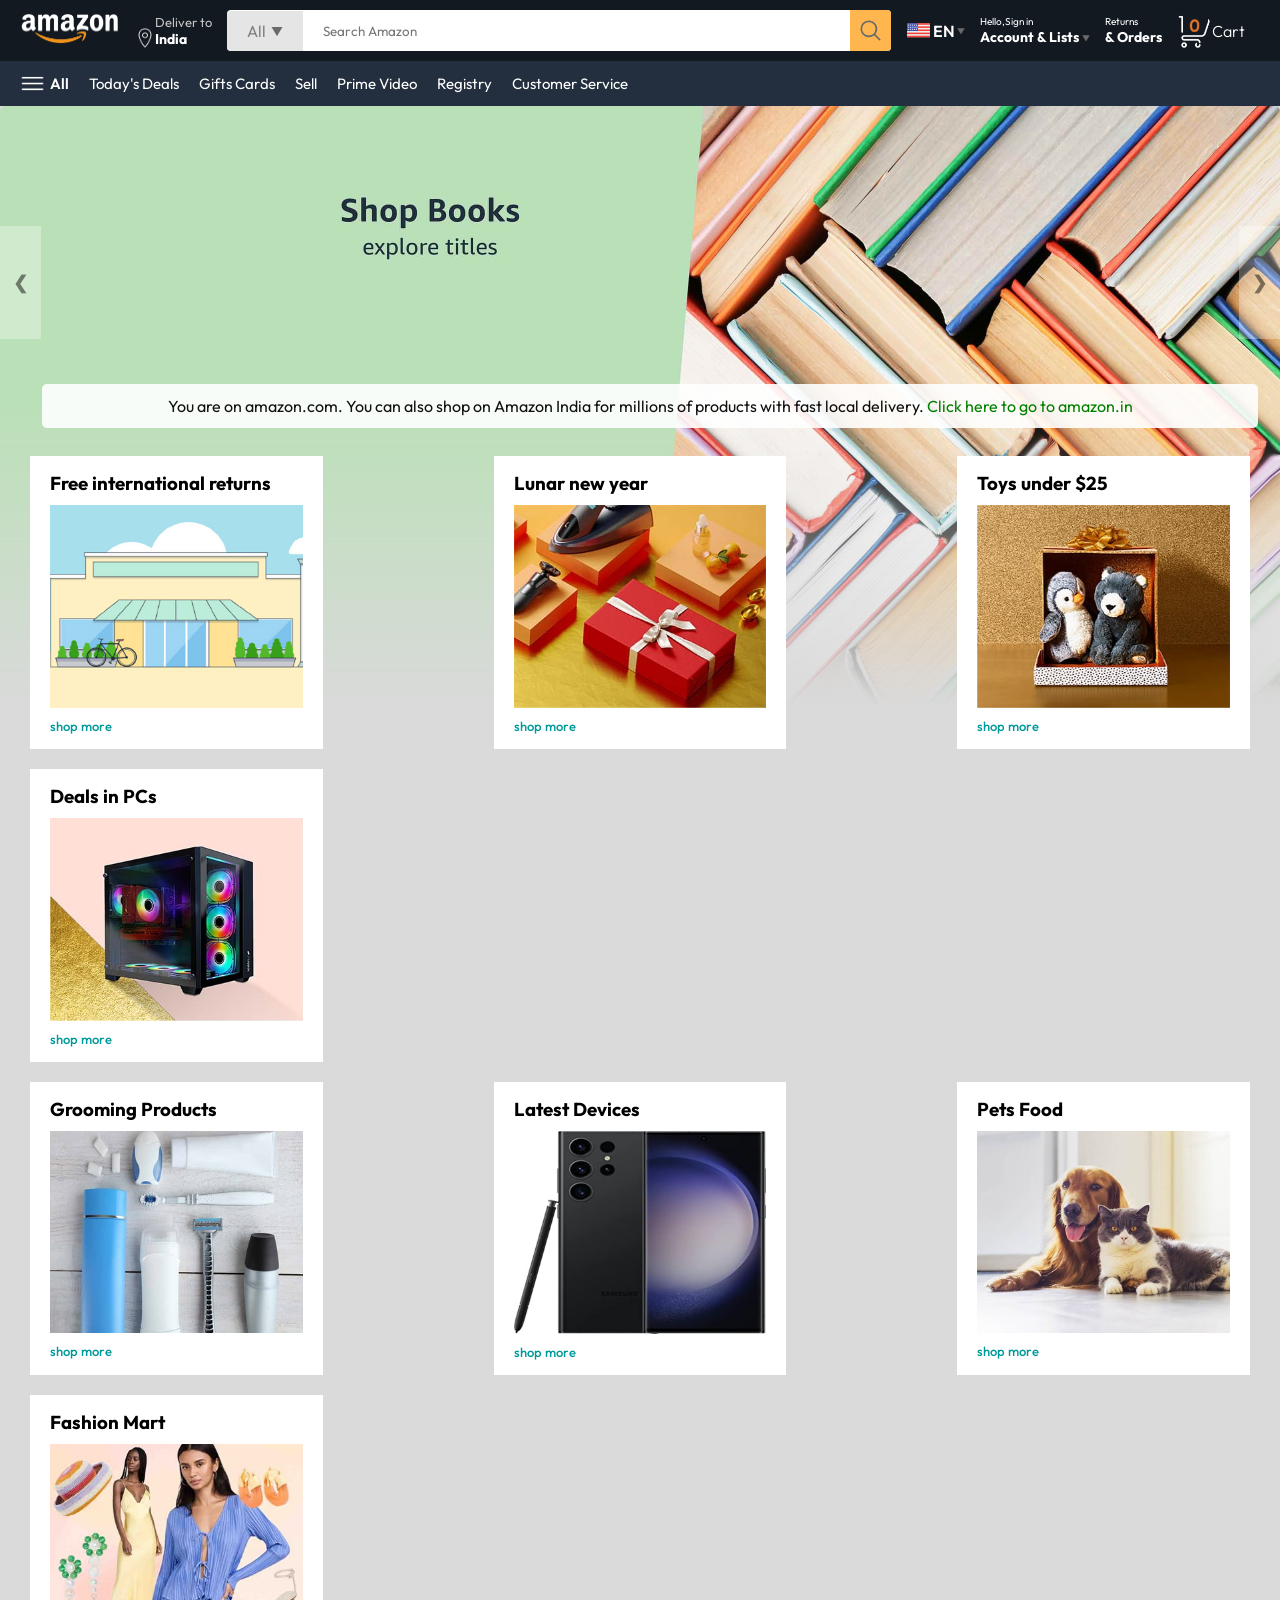
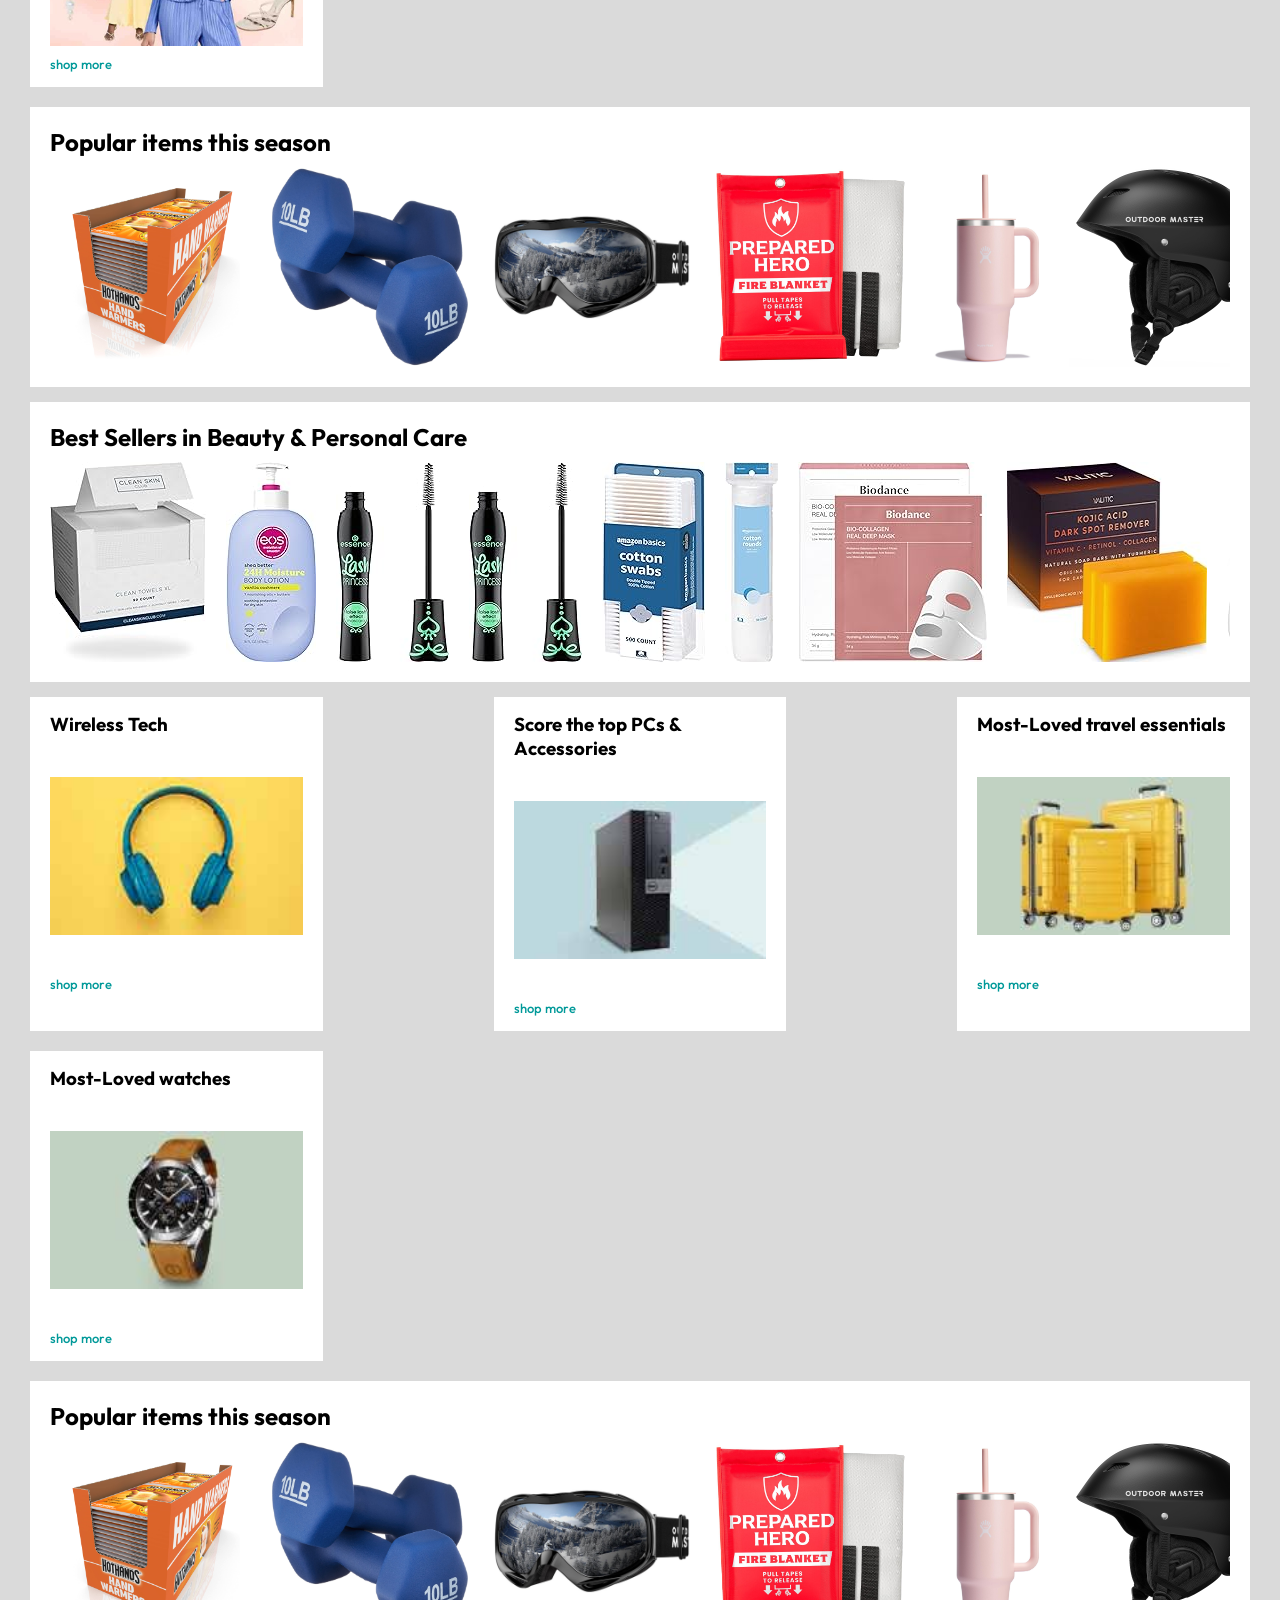
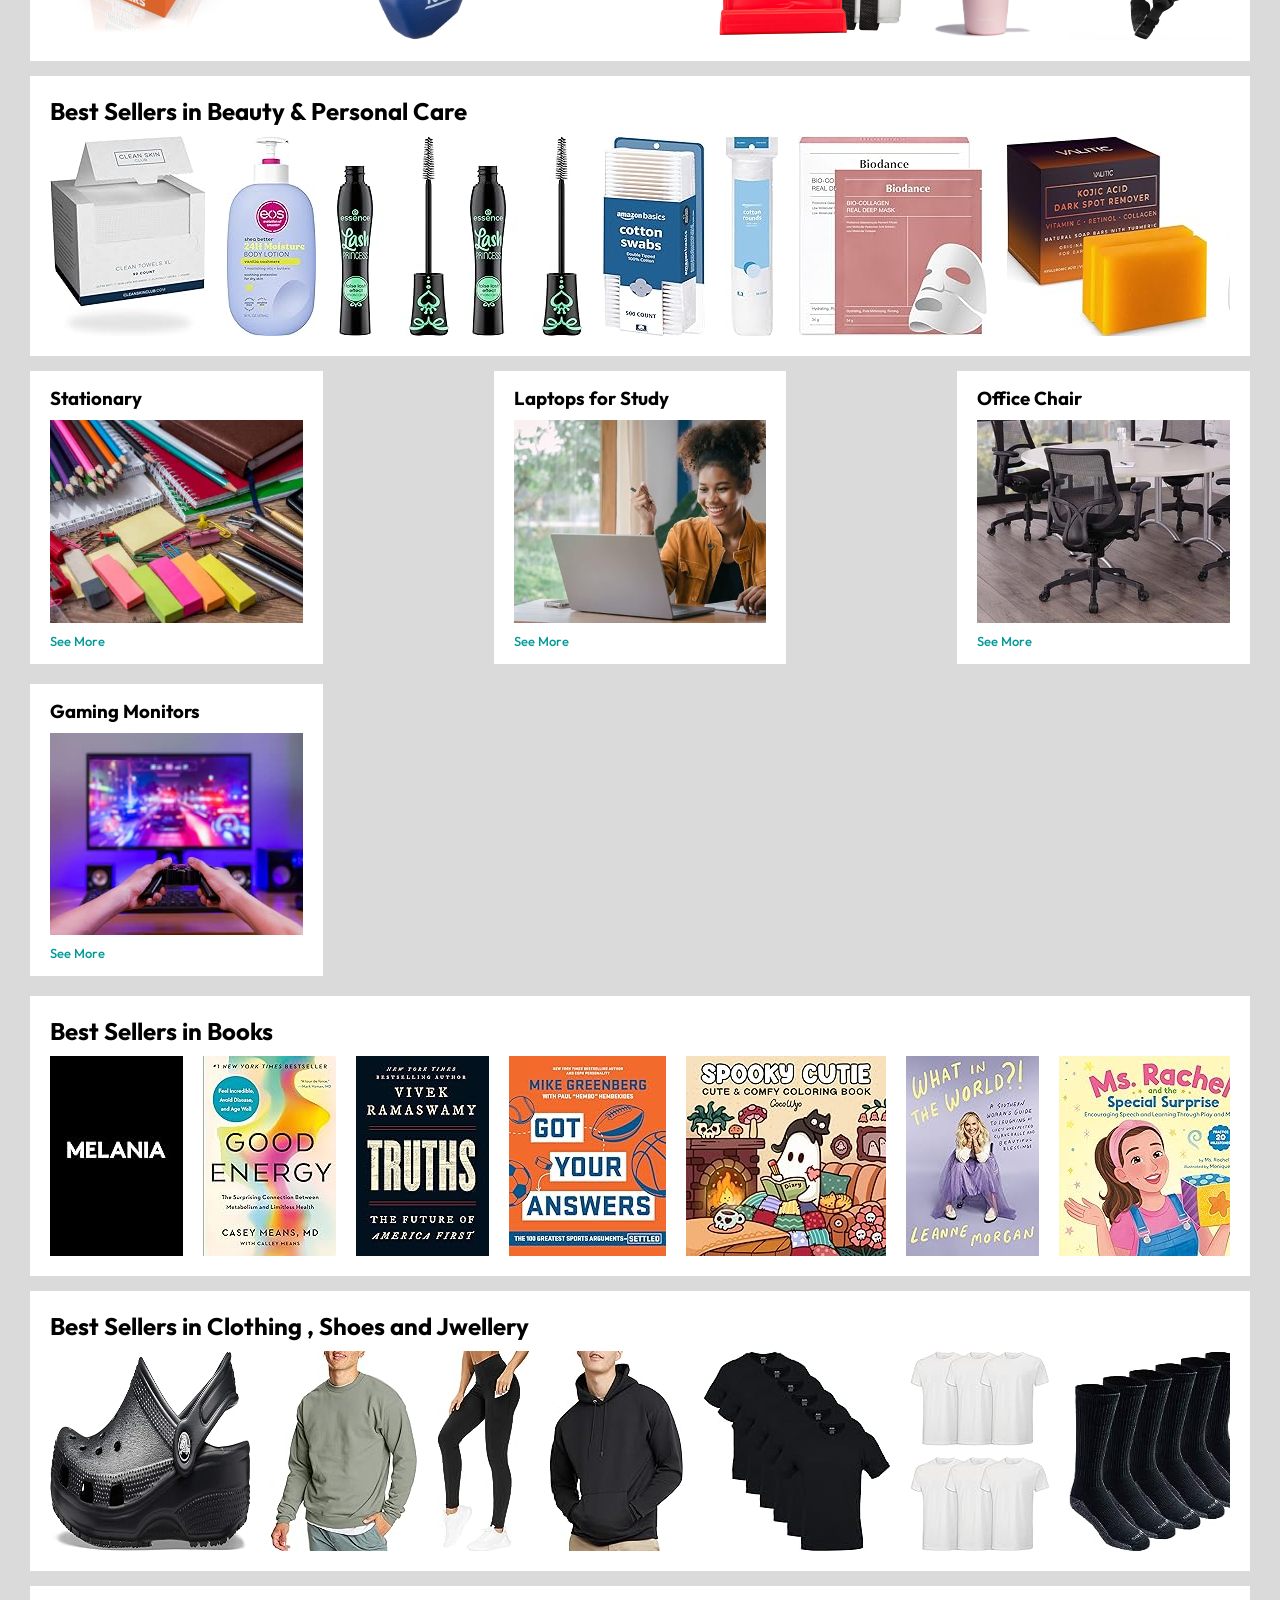
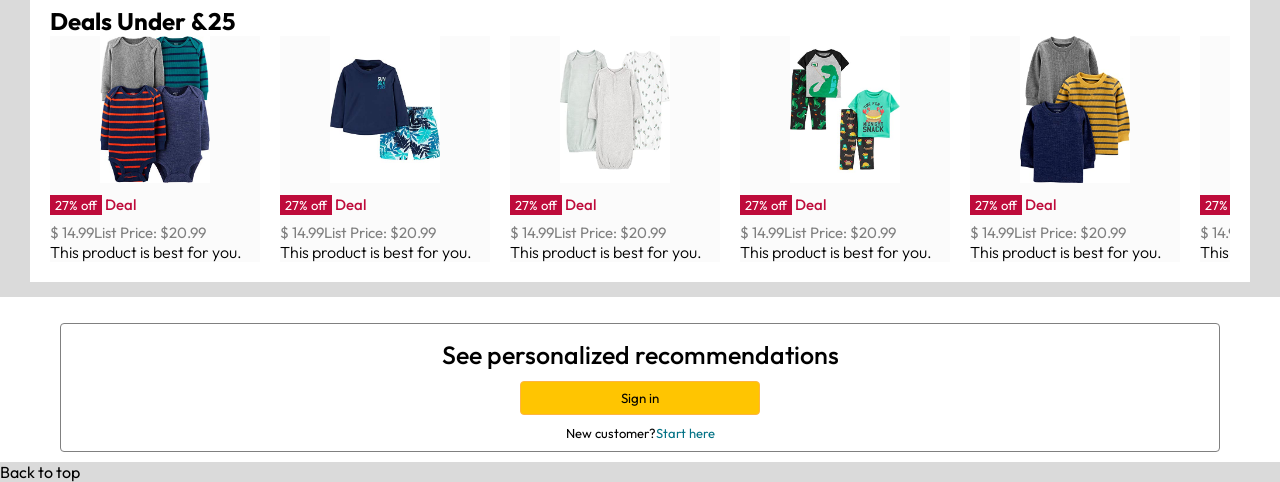
==== index.html @ 7bc4e91e "Adding all products" ====
<!DOCTYPE html>
<html lang="en">

<head>
    <meta charset="UTF-8">
    <meta name="viewport" content="width=device-width, initial-scale=1.0">
    <title>Amazon Clone</title>
    <link rel="stylesheet" href="style.css">
</head>

<body>
    <nav>
        <a href="\"><img src="Images/amazon_logo.png" width="100" height="" alt=""></a>

        <div class="nav-country"><img src="Images/location_icon.png" width="20" alt="location">
            <div>
                <p>Deliver to</p>
                <h1>India</h1>
            </div>
        </div>
        <div class="nav-search">
            <div class="nav-search-category">
                <p>All</p>
                <img src="Images/dropdown_icon.png" height="12px" alt="">
            </div>
            <input type="text" class="nav-search-input" placeholder="Search Amazon">
            <img src="Images/search_icon.png" alt="search-icon" class="nav-search-icon">
        </div>
        <div class="nav-language">
            <img src="Images/us_flag.png" width="25px" alt="">
            <p>EN</p>
            <img src="Images/dropdown_icon.png" width="8px" alt="">
        </div>
        <div class="nav-text">
            <p>Hello,Sign in</p>
            <h1>Account & Lists <img src="Images/dropdown_icon.png" width="8px" alt=""></h1>
        </div>
        <div class="nav-text">
            <p>Returns</p>
            <h1>& Orders</h1>
        </div>
        <a href="" class="nav-cart">
            <img src="Images/cart_icon.png" width="35px" alt="">
            <h4>Cart</h4>
        </a>

    </nav>

    <div class="nav-bottom">
        <div>
            <img src="Images/menu_icon.png" width="25px" alt="">
            <p>All</p>
        </div>

        <p>Today's Deals</p>
        <p>Gifts Cards</p>
        <p>Sell</p>
        <p>Prime Video</p>
        <p>Registry</p>
        <p>Customer Service</p>
    </div>
    <div class="header-slider">

        <div class="region-banner">
            <span>You are on amazon.com. You can also shop on Amazon India for millions of products with fast local delivery.</span><a href="#"> Click here to go to amazon.in</a>
        </div>
        <a href="#" class="control_prev slide">&#10094</a>
        <a href="#" class="control_next slide">&#10095</a>
        <ul>
            <img src="Images/header1.jpg" class="header-img" alt="">
            <img src="Images/header2.jpg" class="header-img" alt="">
            <img src="Images/header3.jpg" class="header-img" alt="">
            <img src="Images/header4.jpg" class="header-img" alt="">
            <img src="Images/header5.jpg" class="header-img" alt="">
            <img src="Images/header6.jpg" class="header-img" alt="">
            <img src="Images/header7.jpg" class="header-img" alt="">
            <img src="Images/header8.jpg" class="header-img" alt="">
        </ul>
    </div>
    
    <div class="box-row first">
        <div class="box-col">
            <h3>Free international returns</h3>
            <img src="Images/box1-1.jpg" alt="">
            <a href="">shop more</a>
        </div>
         <div class="box-col">
            <h3>Lunar new year</h3>
            <img src="Images/box1-2.jpg" alt="">
            <a href="">shop more</a>
        </div>
         <div class="box-col">
            <h3>Toys under $25</h3>
            <img src="Images/box1-3.jpg" alt="">
            <a href="">shop more</a>
        </div>
         <div class="box-col">
            <h3>Deals in PCs</h3>
            <img src="Images/box1-4.jpg" alt="">
            <a href="">shop more</a>
        </div>
    </div>

    <div class="box-row">
        <div class="box-col">
            <h3>Grooming Products</h3>
            <img src="Images/box2-1.jpg" alt="">
            <a href="">shop more</a>
        </div>
         <div class="box-col">
            <h3>Latest Devices</h3>
            <img src="Images/box2-2.jpg" alt="">
            <a href="">shop more</a>
        </div>
         <div class="box-col">
            <h3>Pets Food</h3>
            <img src="Images/box2-3.jpg" alt="">
            <a href="">shop more</a>
        </div>
         <div class="box-col">
            <h3>Fashion Mart</h3>
            <img src="Images/box2-4.jpg" alt="">
            <a href="">shop more</a>
        </div>
    </div>
  <div class="products-slider">
        <h2>Popular items this season</h2>
        <button class="prev">&#10094;</button>
        <div class="products">
            <img src="Images/product1-1.jpg" alt="">
            <img src="Images/product1-2.jpg" alt="">
            <img src="Images/product1-3.jpg" alt="">
            <img src="Images/product1-4.jpg" alt="">
            <img src="Images/product1-5.jpg" alt="">
            <img src="Images/product1-6.jpg" alt="">
            <img src="Images/product1-7.jpg" alt="">
            <img src="Images/product1-8.jpg" alt="">
            <img src="Images/product1-9.jpg" alt="">
            <img src="Images/product1-10.jpg" alt="">
        </div>
        <button class="next">&#10095;</button>
  </div>
    <div class="products-slider">
        <h2>Best Sellers in Beauty & Personal Care</h2>
        <button class="prev">&#10094;</button>
        <div class="products">
            <img src="Images/product3-1.jpg" alt="">
            <img src="Images/product3-2.jpg" alt="">
            <img src="Images/product3-3.jpg" alt="">
            <img src="Images/product3-4.jpg" alt="">
            <img src="Images/product3-5.jpg" alt="">
            <img src="Images/product3-6.jpg" alt="">
            <img src="Images/product3-7.jpg" alt="">
            <img src="Images/product3-8.jpg" alt="">
            <img src="Images/product3-9.jpg" alt="">
            <img src="Images/product3-10.jpg" alt="">
        </div>
        <button class="next">&#10095;</button>
  </div>

  <div class="box-row">
        <div class="box-col">
            <h3>Wireless Tech</h3>
            <img class="im" src="Images/box4-1.jpg" alt="">
            <a href="">shop more</a>
        </div>
         <div class="box-col">
            <h3>Score the top PCs & Accessories</h3>
            <img class="im" src="Images/box4-2.jpg" alt="">
            <a href="">shop more</a>
        </div>
         <div class="box-col">
            <h3>Most-Loved travel essentials</h3>
            <img class="im" src="Images/box4-3.jpg" alt="">
            <a href="">shop more</a>
        </div>
         <div class="box-col">
            <h3>Most-Loved watches</h3>
            <img class="im" src="Images/box4-4.jpg" alt="">
            <a href="">shop more</a>
        </div>
    </div>
      <div class="products-slider">
        <h2>Popular items this season</h2>
        <button class="prev">&#10094;</button>
        <div class="products">
            <img src="Images/product1-1.jpg" alt="">
            <img src="Images/product1-2.jpg" alt="">
            <img src="Images/product1-3.jpg" alt="">
            <img src="Images/product1-4.jpg" alt="">
            <img src="Images/product1-5.jpg" alt="">
            <img src="Images/product1-6.jpg" alt="">
            <img src="Images/product1-7.jpg" alt="">
            <img src="Images/product1-8.jpg" alt="">
            <img src="Images/product1-9.jpg" alt="">
            <img src="Images/product1-10.jpg" alt="">
        </div>
        <button class="next">&#10095;</button>
  </div>


      <div class="products-slider">
        <h2>Best Sellers in Beauty & Personal Care</h2>
        <button class="prev">&#10094;</button>
        <div class="products">
            <img src="Images/product3-1.jpg" alt="">
            <img src="Images/product3-2.jpg" alt="">
            <img src="Images/product3-3.jpg" alt="">
            <img src="Images/product3-4.jpg" alt="">
            <img src="Images/product3-5.jpg" alt="">
            <img src="Images/product3-6.jpg" alt="">
            <img src="Images/product3-7.jpg" alt="">
            <img src="Images/product3-8.jpg" alt="">
            <img src="Images/product3-9.jpg" alt="">
            <img src="Images/product3-10.jpg" alt="">
        </div>
        <button class="next">&#10095;</button>
      </div>


  <div class="box-row">
        <div class="box-col">
            <h3>Stationary</h3>
            <img src="Images/box3-1.jpg" alt="">
            <a href="">See More</a>
        </div>
         <div class="box-col">
            <h3>Laptops for Study</h3>
            <img src="Images/box3-2.jpg" alt="">
            <a href="">See More</a>
        </div>
         <div class="box-col">
            <h3>Office Chair</h3>
            <img src="Images/box3-3.jpg" alt="">
            <a href="">See More</a>
        </div>
         <div class="box-col">
            <h3>Gaming Monitors</h3>
            <img src="Images/box3-4.jpg" alt="">
            <a href="">See More</a>
        </div>
    </div>

    <div class="products-slider">
        <h2>Best Sellers in Books</h2>
        <button class="prev">&#10094;</button>
        <div class="products">
            <img src="Images/product4-1.jpg" alt="">
            <img src="Images/product4-2.jpg" alt="">
            <img src="Images/product4-3.jpg" alt="">
            <img src="Images/product4-4.jpg" alt="">
            <img src="Images/product4-5.jpg" alt="">
            <img src="Images/product4-6.jpg" alt="">
            <img src="Images/product4-7.jpg" alt="">
            <img src="Images/product4-8.jpg" alt="">
            <img src="Images/product4-9.jpg" alt="">
            <img src="Images/product4-10.jpg" alt="">
        </div>
        <button class="next">&#10095;</button>
  </div>


    <div class="products-slider">
        <h2>Best Sellers in Clothing , Shoes and Jwellery</h2>
        <button class="prev">&#10094;</button>
        <div class="products">
            <img src="Images/product5-1.jpg" alt="">
            <img src="Images/product5-2.jpg" alt="">
            <img src="Images/product5-3.jpg" alt="">
            <img src="Images/product5-4.jpg" alt="">
            <img src="Images/product5-5.jpg" alt="">
            <img src="Images/product5-6.jpg" alt="">
            <img src="Images/product5-7.jpg" alt="">
            <img src="Images/product5-8.jpg" alt="">
            <img src="Images/product5-9.jpg" alt="">
            <img src="Images/product5-10.jpg" alt="">
        </div>
         <button class="next">&#10095;</button>
  </div>

  <div class="products-slider-with-price">
    <h2>Deals Under &25</h2>
    <div class="products">
       <div class="product-card">
        <div class="product-img-container">
            <img src="Images/product2-1.jpg" alt="">
        </div>
        <div class="product-offer">
            <p>27% off</p> <span>Deal</span>
        </div>
        <p class="product-price">$ <span>14.99</span>List Price: $20.99</p>
        <h4>This product is best for you.</h4>
    </div>

    
       <div class="product-card">
        <div class="product-img-container">
            <img src="Images/product2-2.jpg" alt="">
        </div>
        <div class="product-offer">
            <p>27% off</p> <span>Deal</span>
        </div>
        <p class="product-price">$ <span>14.99</span>List Price: $20.99</p>
        <h4>This product is best for you.</h4>
      </div>
    

    
       <div class="product-card">
        <div class="product-img-container">
            <img src="Images/product2-3.jpg" alt="">
        </div>
        <div class="product-offer">
            <p>27% off</p> <span>Deal</span>
        </div>
        <p class="product-price">$ <span>14.99</span>List Price: $20.99</p>
        <h4>This product is best for you.</h4>
      </div>
    

    
       <div class="product-card">
        <div class="product-img-container">
            <img src="Images/product2-4.jpg" alt="">
        </div>
        <div class="product-offer">
            <p>27% off</p> <span>Deal</span>
        </div>
        <p class="product-price">$ <span>14.99</span>List Price: $20.99</p>
        <h4>This product is best for you.</h4>
      </div>
    

    
       <div class="product-card">
        <div class="product-img-container">
            <img src="Images/product2-5.jpg" alt="">
        </div>
        <div class="product-offer">
            <p>27% off</p> <span>Deal</span>
        </div>
        <p class="product-price">$ <span>14.99</span>List Price: $20.99</p>
        <h4>This product is best for you.</h4>
      </div>
   

    
       <div class="product-card">
        <div class="product-img-container">
            <img src="Images/product2-6.jpg" alt="">
        </div>
        <div class="product-offer">
            <p>27% off</p> <span>Deal</span>
        </div>
        <p class="product-price">$ <span>14.99</span>List Price: $20.99</p>
        <h4>This product is best for you.</h4>
      </div>
    

    
       <div class="product-card">
        <div class="product-img-container">
            <img src="Images/product2-7.jpg" alt="">
        </div>
        <div class="product-offer">
            <p>27% off</p> <span>Deal</span>
        </div>
        <p class="product-price">$ <span>14.99</span>List Price: $20.99</p>
        <h4>This product is best for you.</h4>
      </div>
    

   
       <div class="product-card">
        <div class="product-img-container">
            <img src="Images/product2-8.jpg" alt="">
        </div>
        <div class="product-offer">
            <p>27% off</p> <span>Deal</span>
        </div>
        <p class="product-price">$ <span>14.99</span>List Price: $20.99</p>
        <h4>This product is best for you.</h4>
      </div>
    

    
       <div class="product-card">
        <div class="product-img-container">
            <img src="Images/product2-9.jpg" alt="">
        </div>
        <div class="product-offer">
            <p>27% off</p> <span>Deal</span>
        </div>
        <p class="product-price">$ <span>14.99</span>List Price: $20.99</p>
        <h4>This product is best for you.</h4>
      </div>
    

    
       <div class="product-card">
        <div class="product-img-container">
            <img src="Images/product2-10.jpg" alt="">
        </div>
        <div class="product-offer">
            <p>27% off</p> <span>Deal</span>
        </div>
        <p class="product-price">$ <span>14.99</span>List Price: $20.99</p>
        <h4>This product is best for you.</h4>
      
    </div>

    
       <div class="product-card">
        <div class="product-img-container">
            <img src="Images/product2-11.jpg" alt="">
        </div>
        <div class="product-offer">
            <p>27% off</p> <span>Deal</span>
        </div>
        <p class="product-price">$ <span>14.99</span>List Price: $20.99</p>
        <h4>This product is best for you.</h4>
      </div>
    

   
       <div class="product-card">
        <div class="product-img-container">
            <img src="Images/product2-12.jpg" alt="">
        </div>
        <div class="product-offer">
            <p>27% off</p> <span>Deal</span>
        </div>
        <p class="product-price">$ <span>14.99</span>List Price: $20.99</p>
        <h4>This product is best for you.</h4>
      </div>
    </div>
  </div>
  <div class="rhf-frame">
    <div class="rhf-container">
        <div class="rhf-border">
            <div class="rhf-solver">
                <div class="action">
                    <p style="font-weight: 500;font-size: 25px;">See personalized recommendations</p>
                    <button>Sign in</button>
                    <p class="link">New customer?<span>Start here</span></p>
                </div>
            </div>
        </div>
    </div>
  </div>


  <div class="txt-top">
    <p>Back to top</p>
  </div>

    <script src="script.js"></script>
</body>
</html>
---- style.css ----
@import url('https://fonts.googleapis.com/css2?family=Baloo+2:wght@400..800&family=Outfit:wght@100..900&family=Roboto+Condensed:ital,wght@0,100..900;1,100..900&display=swap');

*{
    margin: 0;
    padding: 0;
    box-sizing: border-box;
    font-family: outfit, sans-serif;
}
body{
    background-color: #dadada;
}
a{
    text-decoration: none;
    color: inherit;
}
nav{
    display: flex;
    align-items: center;
    justify-content: space-between;
    background:#131921;
    padding: 10px 20px;
    color: #fff;
}
nav a:hover{
    border:1px solid #fff;
    padding:1px;
    cursor: pointer;
}
.nav-country{
    display: flex;
    align-items: end;
    margin-left: 15px;
    font-size: 13px;
    color: #c4c4c4;
    &:hover{
        border: 1px solid #fff;
        border-radius:1px;
        cursor: pointer;
    }
}

.nav-country h1{
    color: #fff;
    font-size: 14px;
}
.nav-search{
    flex: 1;
    display: flex;
    align-items: center;
    background: #fff;
    color: grey;
    max-width: 1000px;
    border-radius: 4px;
    margin-left: 15px;
}
.nav-search-category{
    display: flex;
    align-items:center;
    /* justify-content: space-between; */
    padding: 10px 20px;
    gap: 5px;
    background: #e5e5e5;
    border-radius: 4px 0 0 4px;
    cursor:pointer;
}
.nav-search-input{
    border: none;
    outline: none;
    padding-left: 20px;
    flex: 1;

}
.nav-search-icon{
    max-width: 41px;
    padding: 8px;
    background: #ffb64f;
    border-radius: 0 4px 4px 0; /* right rounded */
    cursor: pointer;
}
.nav-language{
    display: flex;
    align-items: center;
    gap: 2px;
    font-weight: 600;
    margin-left: 15px;
      &:hover{
        border: 1px solid #fff;
        border-radius:1px;
        cursor: pointer;
    }

}
.nav-text{
    margin-left: 15px;
      &:hover{
        border: 1px solid #fff;
        border-radius:1px;
        cursor: pointer;
    }
}
.nav-text p{
    font-size: 10px;
}
.nav-text h1{
    font-size: 14px;
}
.nav-cart{
    display: flex;
    align-items: center;
    margin: 0 15px;
}
.nav-bottom{
    display: flex;
    align-items: center;
    gap: 20px;
    padding: 10px 20px;
    background: #232f3e;
    color: white;
    font-size: 15px;
    
}
.nav-bottom div{
    display: flex;
    align-items: center;
    gap: 5px;
    font-weight: 600;
      &:hover{
        border: 1px solid #fff;
        border-radius:1px;
        cursor: pointer;
    }
}
.nav-bottom h4{
    margin-left: 800px;
      &:hover{
        border: 1px solid #fff;
        border-radius:1px;
        cursor: pointer;
    }
}
.nav-bottom p{
     &:hover{
        border: 1px solid #fff;
        border-radius:1px;
        cursor: pointer;
        
    }
}
/* .header-slider ul{
    display: flex;
    overflow-y: hidden;
}
.header-img{
    max-width: 100px;

} */
 .header-slider {
    overflow-x: auto;   /* horizontal scroll */
    /* scroll-behavior: smooth; */
     position: relative;
    width: 100%;
    overflow: hidden;
    height: 600px;
}

.header-slider ul {
    display: flex;
    gap: 10px;
    height: 100%;
}

.header-img {
    width: 100%; 
      height: 100%;     
    border-radius: 5px;
    display: block;
    mask-image: linear-gradient(to bottom,#000000 50%,transparent 100%);
    object-fit: cover;
}
.slide{
    position:absolute;
    top: 20%;
    z-index: 1;
    padding: 5vh 1vw;
    background:#ffffff4f;
    color: #0000007b;
    text-decoration: none;
    font-weight: 600;
    font-size: 18px;
    cursor: pointer;
}
.control_next{
    right: 0;
}
.header-slider {
  position: relative;
  width: 100%;
   overflow: hidden;
} 

.region-banner {
  position: absolute;
  top: 50%;                  
  left: 50%;                
  transform: translate(-50%, -50%);
  background: rgba(255,255,255,0.9); 
  color: #111;
  font-size: 16px;
  text-align: center;
  padding: 12px 20px;
  border-radius: 5px;
  z-index: 20; 
  width: 95%;
  margin-left: 10px;  
  margin-right:100px;        
}

.region-banner a {
  color: green;
  text-decoration: none;
  
}
.region-banner a:hover {
  text-decoration: underline;
}
.first{
    margin-top: -250px;

}
.box-row{
    display: flex;
    flex-wrap: wrap;
    gap: 20px;
    justify-content: space-between;
    /* margin: 20px 30px; */
    margin-left:30px;
    margin-right:30px;
    margin-bottom:20px;
    position: relative;
    z-index: 50;
}
.box-col{
    display: flex;
    flex-direction: column;
    gap: 10px;
    padding: 15px 20px;
    background: #fff;
    max-width: 24%;
    min-width: 200px;
}
.box-col a{
    font-size: 13px;
    color: #009999;
    font-weight: 500;
    &:hover{
        color: #c45409;
    }
}
.products-slider{
    background-color: #fff;
    margin: 0 30px;
    padding: 20px;
    margin-bottom: 15px;
}

.products-slider .products{
    display: flex;
    overflow: auto;
    gap: 20px;
    margin-top: 10px;
    /* scroll-behavior:smooth; */
}
.products-slider .products img{
    width: 200px;
    height: 200px;
}
/* .products-slider .products::-webkit-scrollbar{
    display: none;
} */
.im{
    width: 100%;
    height: 220px;
    object-fit: contain;
}
.products-slider{
    position: relative;
}

.prev,
.next{
    position: absolute;
    top: 50%;
    transform: translateY(-50%);

    width: 50px;
    height: 100px;

    border: none;
    cursor: pointer;

    background: rgba(255,255,255,0.9);
    font-size: 35px;

    opacity: 0;              /* Hidden */
    transition: opacity .3s ease;

    z-index: 10;
}

.prev{
    left: 0;
}

.next{
    right: 0;
}
.products-slider:hover .prev,
.products-slider:hover .next{
    opacity: 1;
}
.products-slider-with-price{
    background: #fff;
    margin: 0 30px;
    padding: 20px;
    margin-bottom: 15px;
    
}
.products-slider-with-price .products{
    display: flex;
    gap:20px;
    overflow-x:auto;
    overflow-y:hidden;
    scroll-behavior:smooth;
}
/* .products-slider-with-price .products::-webkit-scrollbar{
    display : none;
} */
.product-card{
    display: flex;
    flex-direction: column;
    justify-content: end;
    min-width: 210px;
    background: #fbfbfb;
}
.product-card img{
    width: 110px;
    margin: 0 50px;
}

.product-offer p{
   background: #be0b3b;
   color: #fff;
   display: inline-block;
   padding: 2px 5px;
   margin: 8px 0;
   font-size: 13px;
}
.product-offer span{
    color: #be0b3b;
    font-weight: 500;
    font-size: 15px;
}
.product-price{
    color: gray;
    font-size: 15px;
    font-weight: 400;
}
h4{
    font-weight: 300;
}
.rhf-frame{
    display: flex;
    justify-content: center;
    align-items: center;
    background: #fff;
    width: 100%;
    height: 165px;
}

.rhf-container{
    width: 100%;
    max-width: 1200px;
    padding: 10px 20px;
}

.rhf-border{
    margin-top: 15px;
    padding-top: 15px;
    border: 1px solid gray;
    border-radius: 4px;
    width: 100%;
    
}

.action{
    display: flex;
    flex-direction: column;
    align-items: center;
}

.action p{
    font-size: 20px;
    font-weight: 400;
    margin-bottom: 10px;
}

.action button{
    width: 240px;
    padding: 8px;
    background: #ffc501;
    border: 1px solid #ffb540;
    border-radius: 4px;
    cursor: pointer;
}

.action .link{
    margin-top: 10px;
    font-size: 13px;
}

.action .link span{
    color: #007185;
    cursor: pointer;
}

.action .link span:hover{
    text-decoration: underline;
}
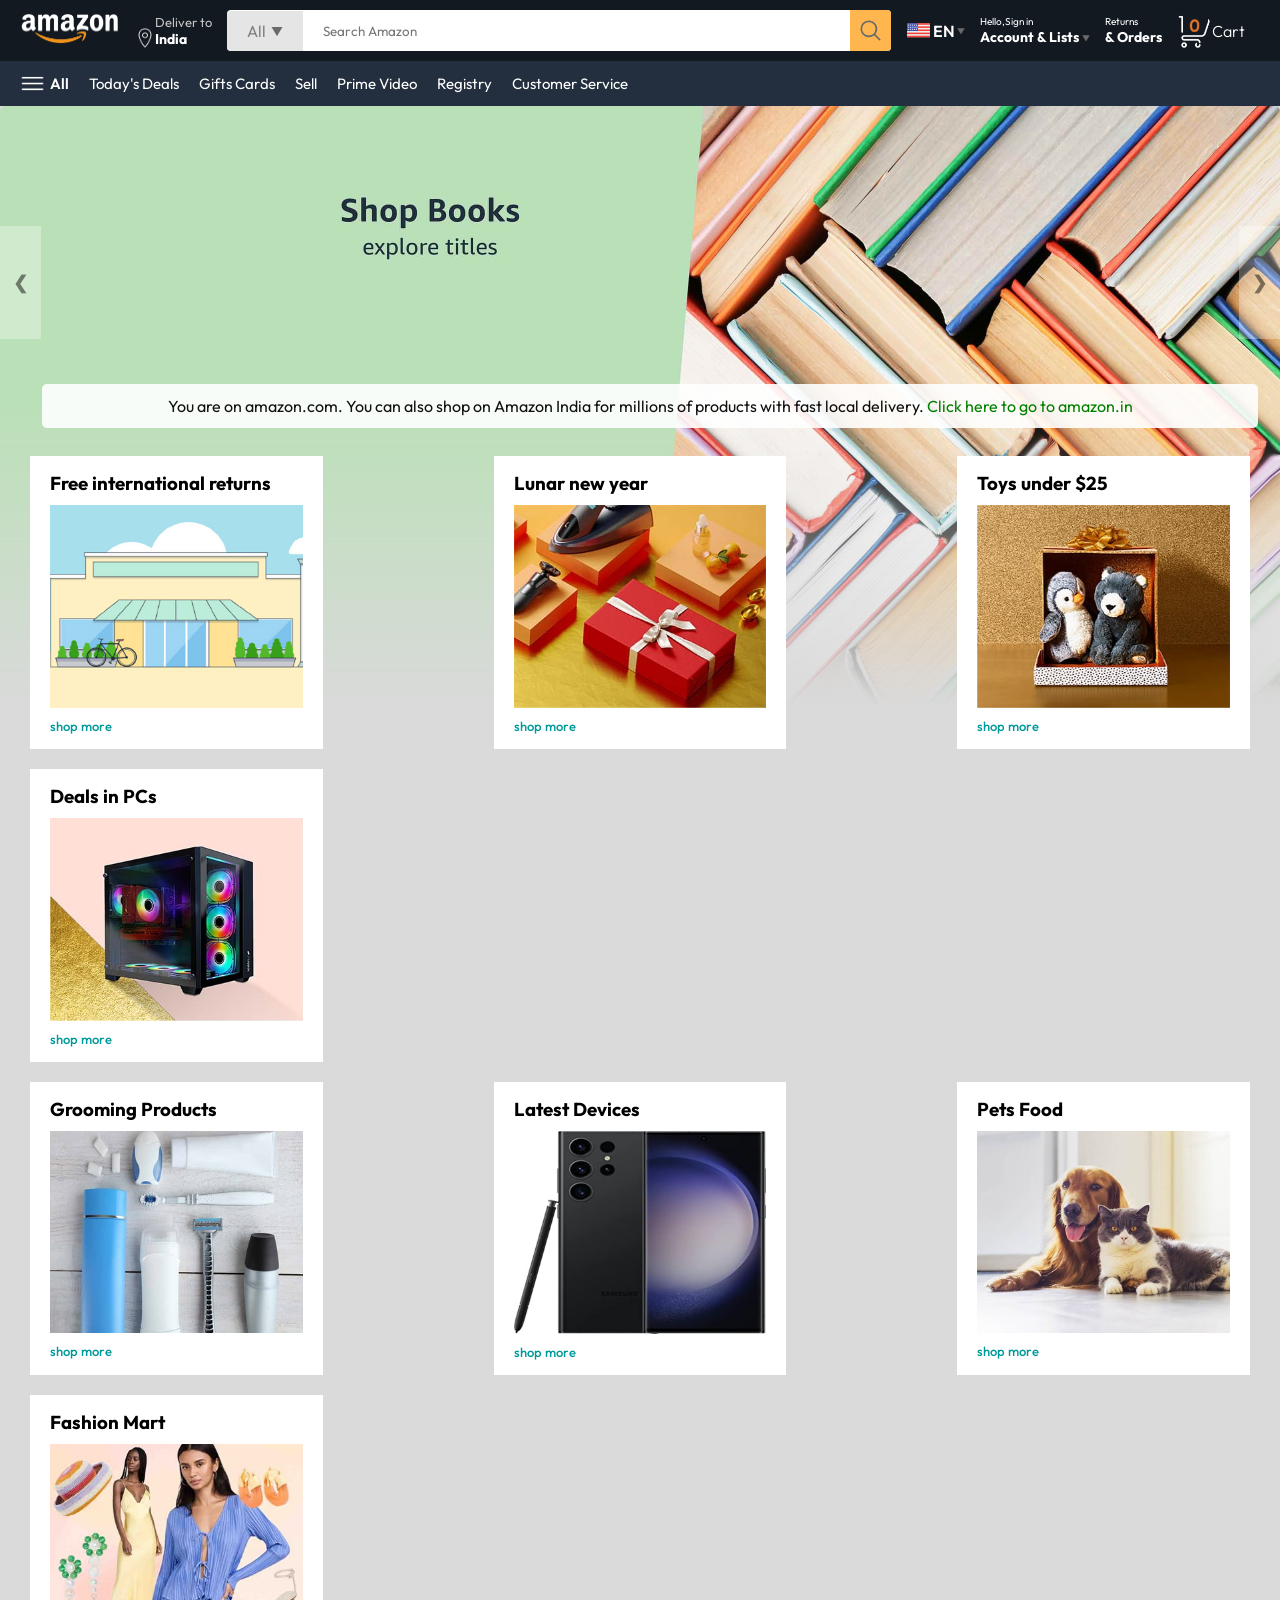
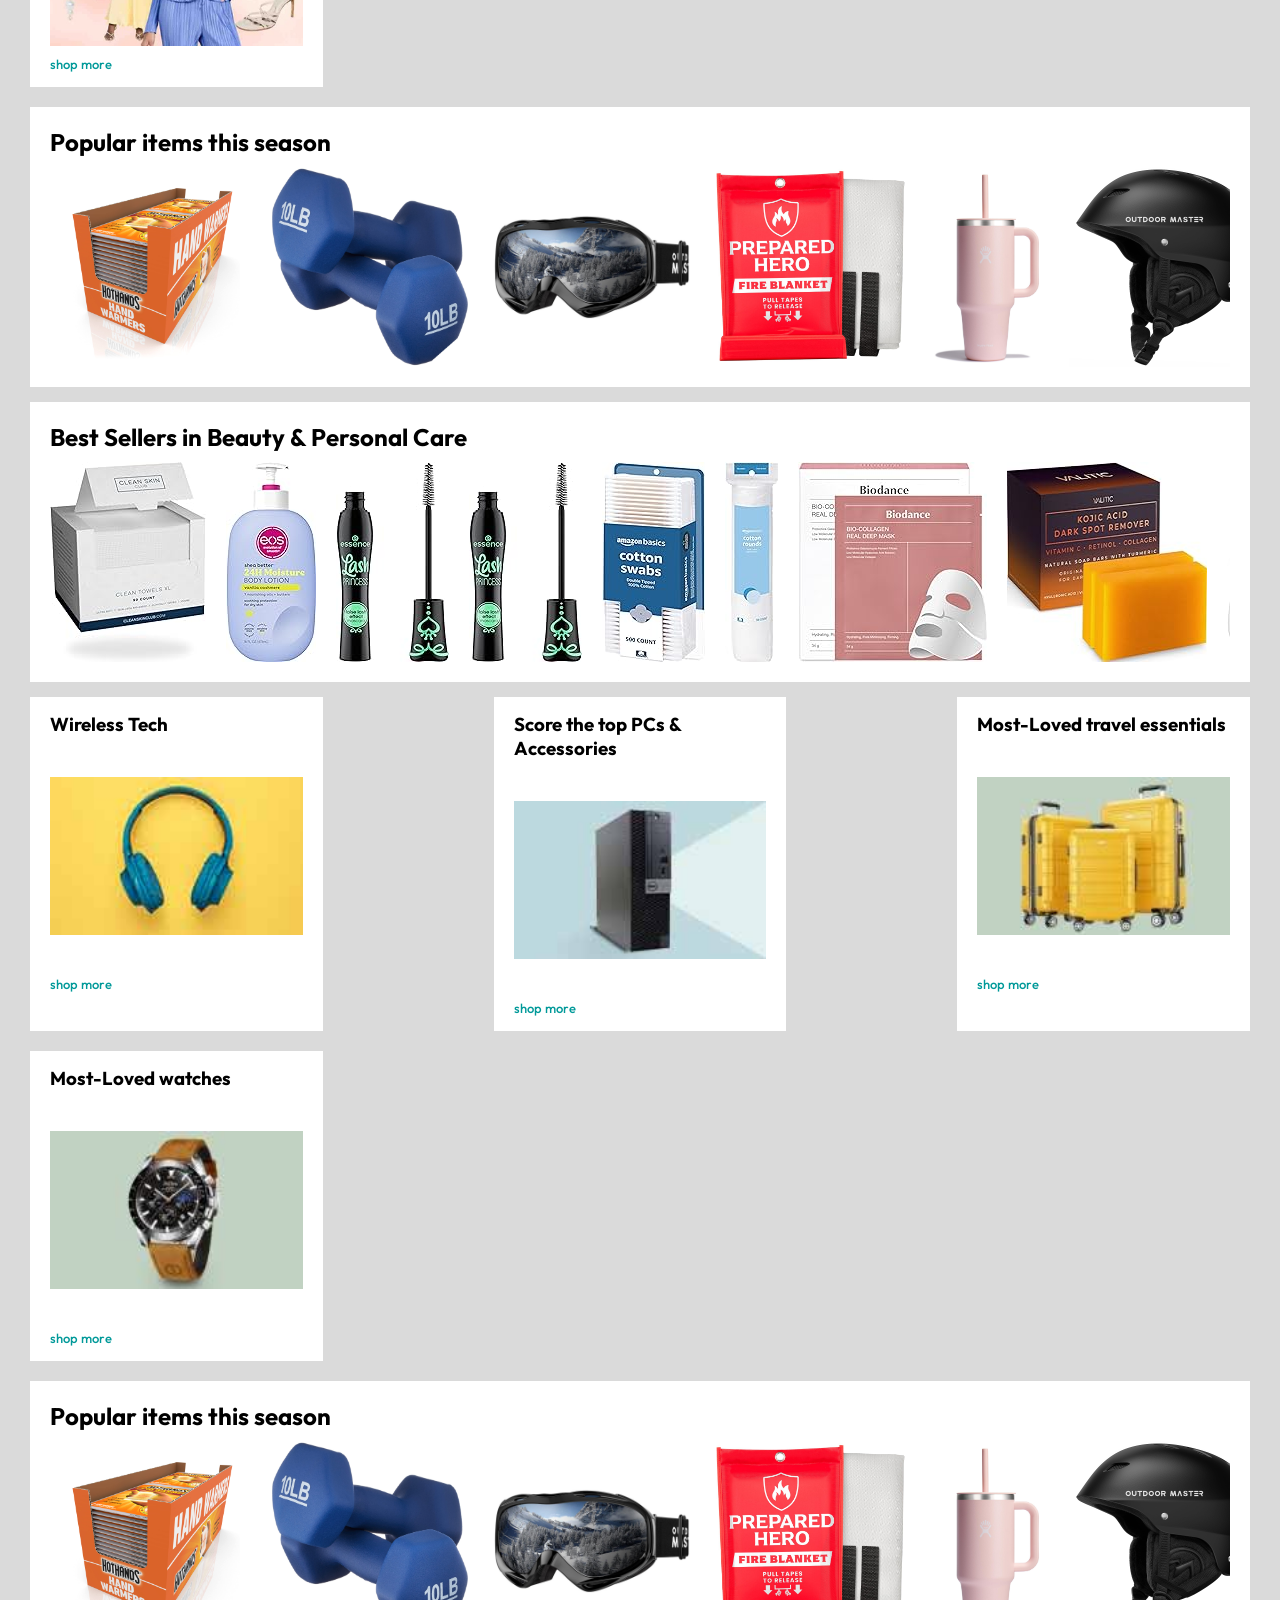
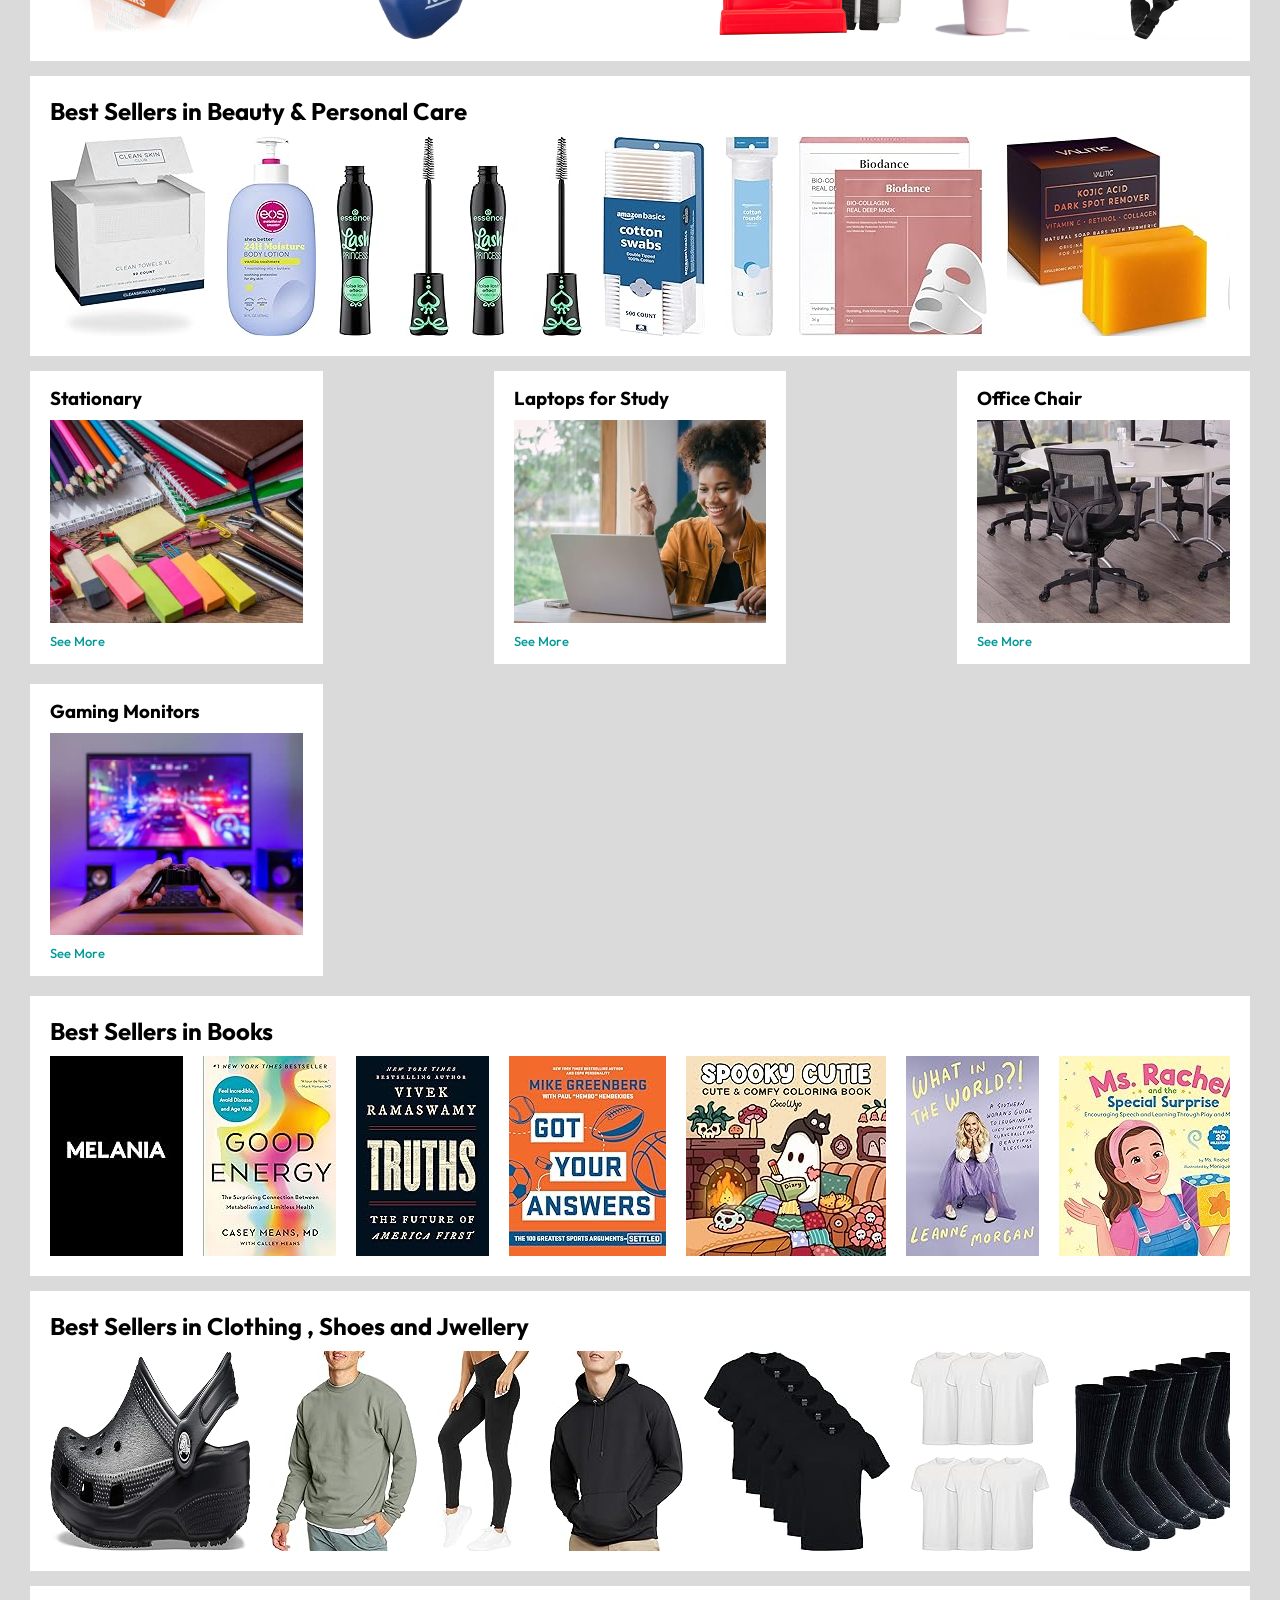
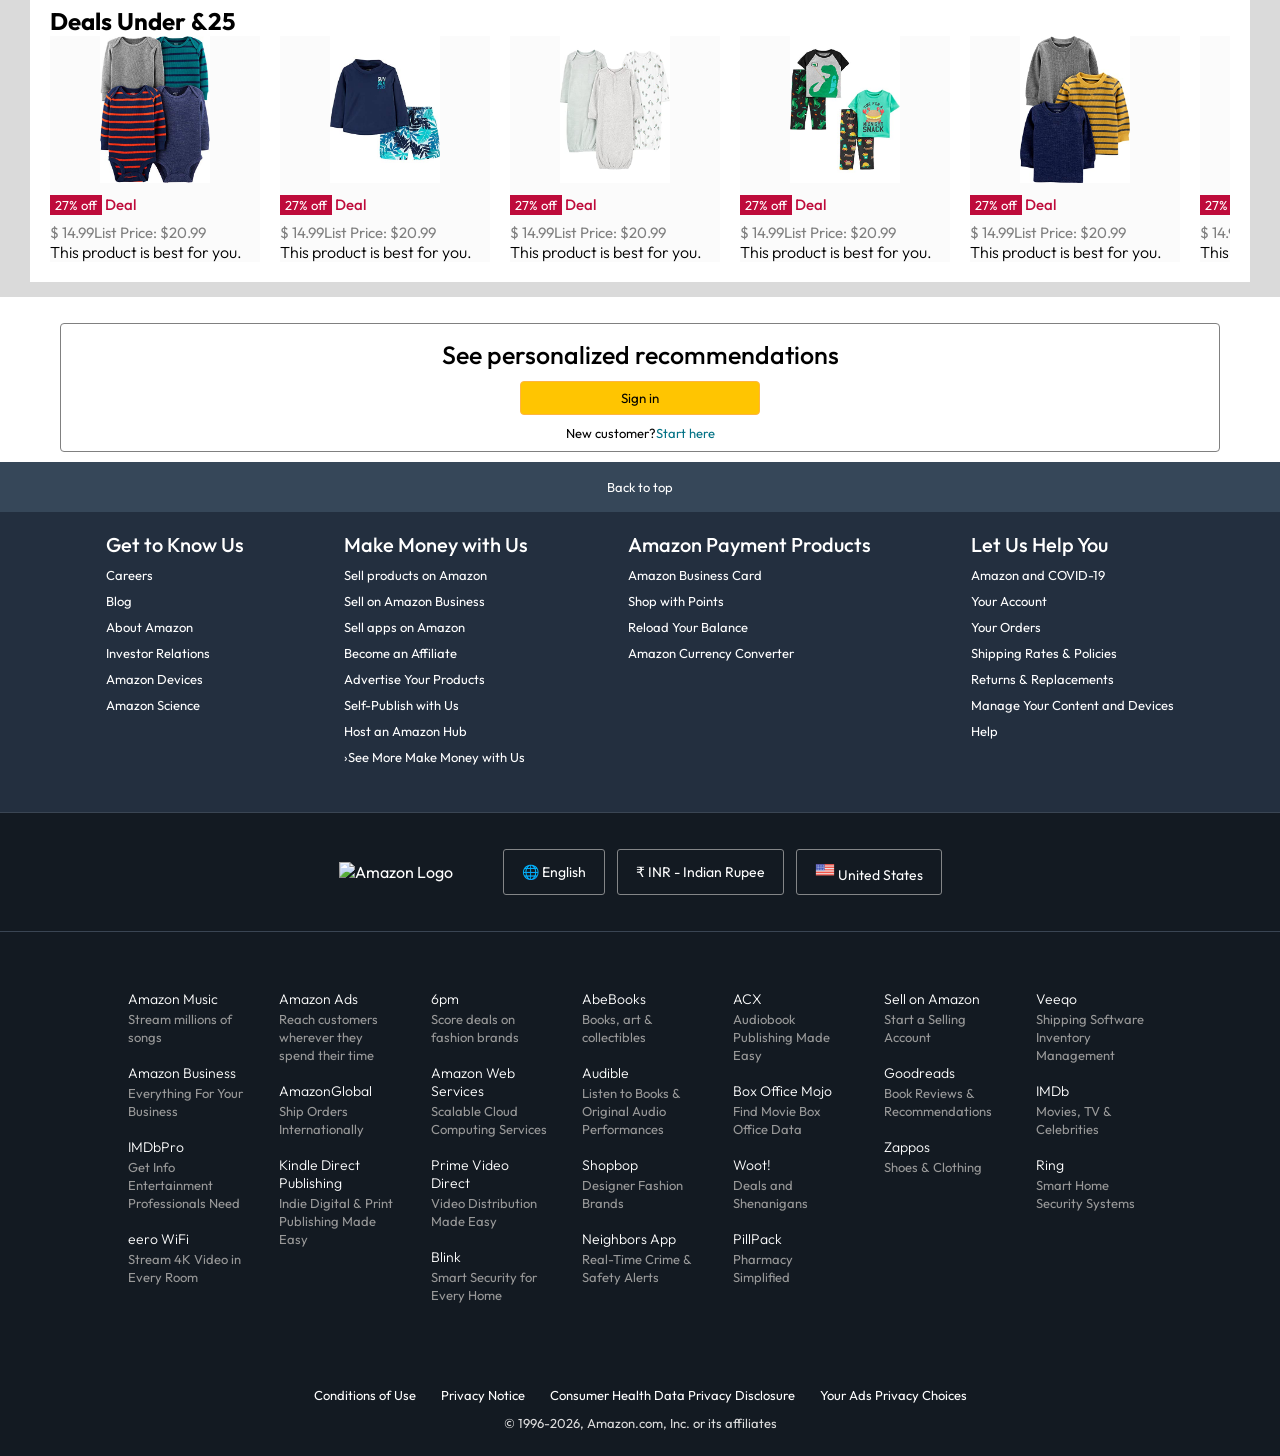
==== commit 70b215d4: "adding footer" ====
--- a/index.html
+++ b/index.html
@@ -454,6 +454,179 @@
     <p>Back to top</p>
   </div>
 
+  <div class="text-row-container">
+    <div class="text-row">
+        <h4>Get to Know Us</h4>
+        <a href="#">Careers</a>
+        <a href="#">Blog</a>
+        <a href="#">About Amazon</a>
+        <a href="#">Investor Relations</a>
+        <a href="#">Amazon Devices</a>
+        <a href="#">Amazon Science</a>
+    </div>
+
+    <div class="text-row">
+        <h4>Make Money with Us</h4>
+        <a href="#">Sell products on Amazon</a>
+        <a href="#">Sell on Amazon Business</a>
+        <a href="#">Sell apps on Amazon</a>
+        <a href="#">Become an Affiliate</a>
+        <a href="#">Advertise Your Products</a>
+        <a href="#">Self-Publish with Us</a>
+        <a href="#">Host an Amazon Hub</a>
+        <a href="#">›See More Make Money with Us</a>
+    </div>
+
+    <div class="text-row">
+        <h4>Amazon Payment Products</h4>
+        <a href="#">Amazon Business Card</a>
+        <a href="#">Shop with Points</a>
+        <a href="#">Reload Your Balance</a>
+        <a href="#">Amazon Currency Converter</a>
+        
+    </div>
+
+    <div class="text-row">
+        <h4>Let Us Help You</h4>
+        <a href="#">Amazon and COVID-19</a>
+        <a href="#">Your Account</a>
+        <a href="#">Your Orders</a>
+        <a href="#">Shipping Rates & Policies</a>
+        <a href="#">Returns & Replacements</a>
+        <a href="#">Manage Your Content and Devices</a>
+        <a href="#">Help</a>
+    </div>
+  </div>
+
+
+  <footer class="footer">
+
+    <!-- Top Section -->
+    <div class="footer-top">
+
+        <div class="footer-logo">
+            <img src="images/amazon_logo.png" alt="Amazon Logo">
+        </div>
+
+        <div class="footer-options">
+            <button>🌐 English</button>
+            <button>₹ INR - Indian Rupee</button>
+            <button> <img src="Images/us_flag.png" width="20px" alt="">
+            <span>United States</span></button>
+        </div>
+
+    </div>
+    <div class="footer-links">
+
+        <div class="column">
+            <h4>Amazon Music</h4>
+            <p>Stream millions of songs</p>
+
+            <h4>Amazon Business</h4>
+            <p>Everything For Your Business</p>
+
+            <h4>IMDbPro</h4>
+            <p>Get Info Entertainment Professionals Need</p>
+
+            <h4>eero WiFi</h4>
+            <p>Stream 4K Video in Every Room</p>
+        </div>
+
+        <div class="column">
+            <h4>Amazon Ads</h4>
+            <p>Reach customers wherever they spend their time</p>
+
+            <h4>AmazonGlobal</h4>
+            <p>Ship Orders Internationally</p>
+
+            <h4>Kindle Direct Publishing</h4>
+            <p>Indie Digital & Print Publishing Made Easy</p>
+        </div>
+
+        <div class="column">
+            <h4>6pm</h4>
+            <p>Score deals on fashion brands</p>
+
+            <h4>Amazon Web Services</h4>
+            <p>Scalable Cloud Computing Services</p>
+
+            <h4>Prime Video Direct</h4>
+            <p>Video Distribution Made Easy</p>
+
+            <h4>Blink</h4>
+            <p>Smart Security for Every Home</p>
+        </div>
+
+        <div class="column">
+            <h4>AbeBooks</h4>
+            <p>Books, art & collectibles</p>
+
+            <h4>Audible</h4>
+            <p>Listen to Books & Original Audio Performances</p>
+
+            <h4>Shopbop</h4>
+            <p>Designer Fashion Brands</p>
+
+            <h4>Neighbors App</h4>
+            <p>Real-Time Crime & Safety Alerts</p>
+        </div>
+
+        <div class="column">
+            <h4>ACX</h4>
+            <p>Audiobook Publishing Made Easy</p>
+
+            <h4>Box Office Mojo</h4>
+            <p>Find Movie Box Office Data</p>
+
+            <h4>Woot!</h4>
+            <p>Deals and Shenanigans</p>
+
+            <h4>PillPack</h4>
+            <p>Pharmacy Simplified</p>
+        </div>
+
+        <div class="column">
+            <h4>Sell on Amazon</h4>
+            <p>Start a Selling Account</p>
+
+            <h4>Goodreads</h4>
+            <p>Book Reviews & Recommendations</p>
+
+            <h4>Zappos</h4>
+            <p>Shoes & Clothing</p>
+        </div>
+
+        <div class="column">
+            <h4>Veeqo</h4>
+            <p>Shipping Software Inventory Management</p>
+
+            <h4>IMDb</h4>
+            <p>Movies, TV & Celebrities</p>
+
+            <h4>Ring</h4>
+            <p>Smart Home Security Systems</p>
+        </div>
+
+    </div>
+
+    <!-- Bottom Section -->
+
+    <div class="footer-bottom">
+
+        <div class="footer-links-bottom">
+            <a href="#">Conditions of Use</a>
+            <a href="#">Privacy Notice</a>
+            <a href="#">Consumer Health Data Privacy Disclosure</a>
+            <a href="#">Your Ads Privacy Choices</a>
+        </div>
+
+        <p>© 1996-2026, Amazon.com, Inc. or its affiliates</p>
+
+    </div>
+
+</footer>
+
+
     <script src="script.js"></script>
 </body>
 </html>
--- a/style.css
+++ b/style.css
@@ -426,3 +426,183 @@
 .action .link span:hover{
     text-decoration: underline;
 }
+.txt-top{
+    background: #364759;
+    line-height: 50px;
+    color: #fff;
+    display: flex;
+    align-items: center;
+    justify-content: center;
+    font-size: 13px;
+}
+
+.text-row-container{
+    background: #232f3f;
+    display: flex;
+    flex-direction: row;
+    gap: 100px;
+    color: white;
+    justify-content: center;
+    height: 300px;
+    font-size: 20px;
+}
+
+.text-row-container .text-row{
+    margin-top: 20px;
+    padding-bottom: 10px;
+    display: flex;
+    flex-direction: column;
+    border: 0.5 solid white;
+}
+.text-row-container .text-row a{
+    font-size: 13px;
+    margin-top: 10px;
+    &:hover{
+        text-decoration: underline;
+    }
+}
+.text-row-container .text-row h4{
+    font-weight: 500;
+}
+
+.footer{
+    background:#131A22;
+    color:white;
+    font-family:Arial, Helvetica, sans-serif;
+}
+
+.footer-top{
+    height:120px;
+    display:flex;
+    justify-content:center;
+    align-items:center;
+    gap:50px;
+    border-top:1px solid #3a4553;
+    border-bottom:1px solid #3a4553;
+}
+
+.footer-logo img{
+
+    width:90px;
+}
+
+.footer-options{
+
+    display:flex;
+    gap:12px;
+}
+
+.footer-options button{
+
+    background:transparent;
+    color:white;
+    border:1px solid #848688;
+    padding:10px 18px;
+    cursor:pointer;
+    border-radius:3px;
+    font-size:14px;
+}
+
+.footer-options button:hover{
+    border-color:white;
+}
+.footer-links{
+    width:80%;
+    margin:auto;
+    padding:40px 0;
+
+    display:grid;
+
+    grid-template-columns:repeat(7,1fr);
+
+    gap:35px;
+}
+
+.column h4{
+
+    font-size:14px;
+    margin-top:18px;
+    margin-bottom:2px;
+    cursor:pointer;
+}
+
+.column h4:hover{
+
+    text-decoration:underline;
+}
+
+.column p{
+
+    color:#999;
+    font-size:13px;
+    line-height:18px;
+    margin-bottom:18px;
+    cursor:pointer;
+}
+
+.column p:hover{
+    text-decoration:underline;
+}
+
+.footer-bottom{
+    padding:25px;
+    text-align:center;
+    font-size:13px;
+}
+
+.footer-links-bottom{
+    display:flex;
+    justify-content:center;
+    gap:25px;
+    flex-wrap:wrap;
+    margin-bottom:12px;
+}
+
+.footer-links-bottom a{
+    color:white;
+    text-decoration:none;
+}
+
+.footer-links-bottom a:hover{
+    text-decoration:underline;
+}
+
+.footer-bottom p{
+    color:#ddd;
+}
+
+@media(max-width:1200px){
+
+    .footer-links{
+
+        grid-template-columns:repeat(4,1fr);
+    }
+}
+
+@media(max-width:768px){
+    .footer-top{
+
+        flex-direction:column;
+        height:auto;
+        padding:20px;
+    }
+    .footer-options{
+        flex-direction:column;
+        width:220px;
+    }
+    .footer-options button{
+        width:100%;
+    }
+    .footer-links{
+        grid-template-columns:repeat(2,1fr);
+    }
+}
+@media(max-width:500px){
+    .footer-links{
+        grid-template-columns:1fr;
+    }
+    .footer-links-bottom{
+        flex-direction:column;
+        gap:10px;
+    }
+}
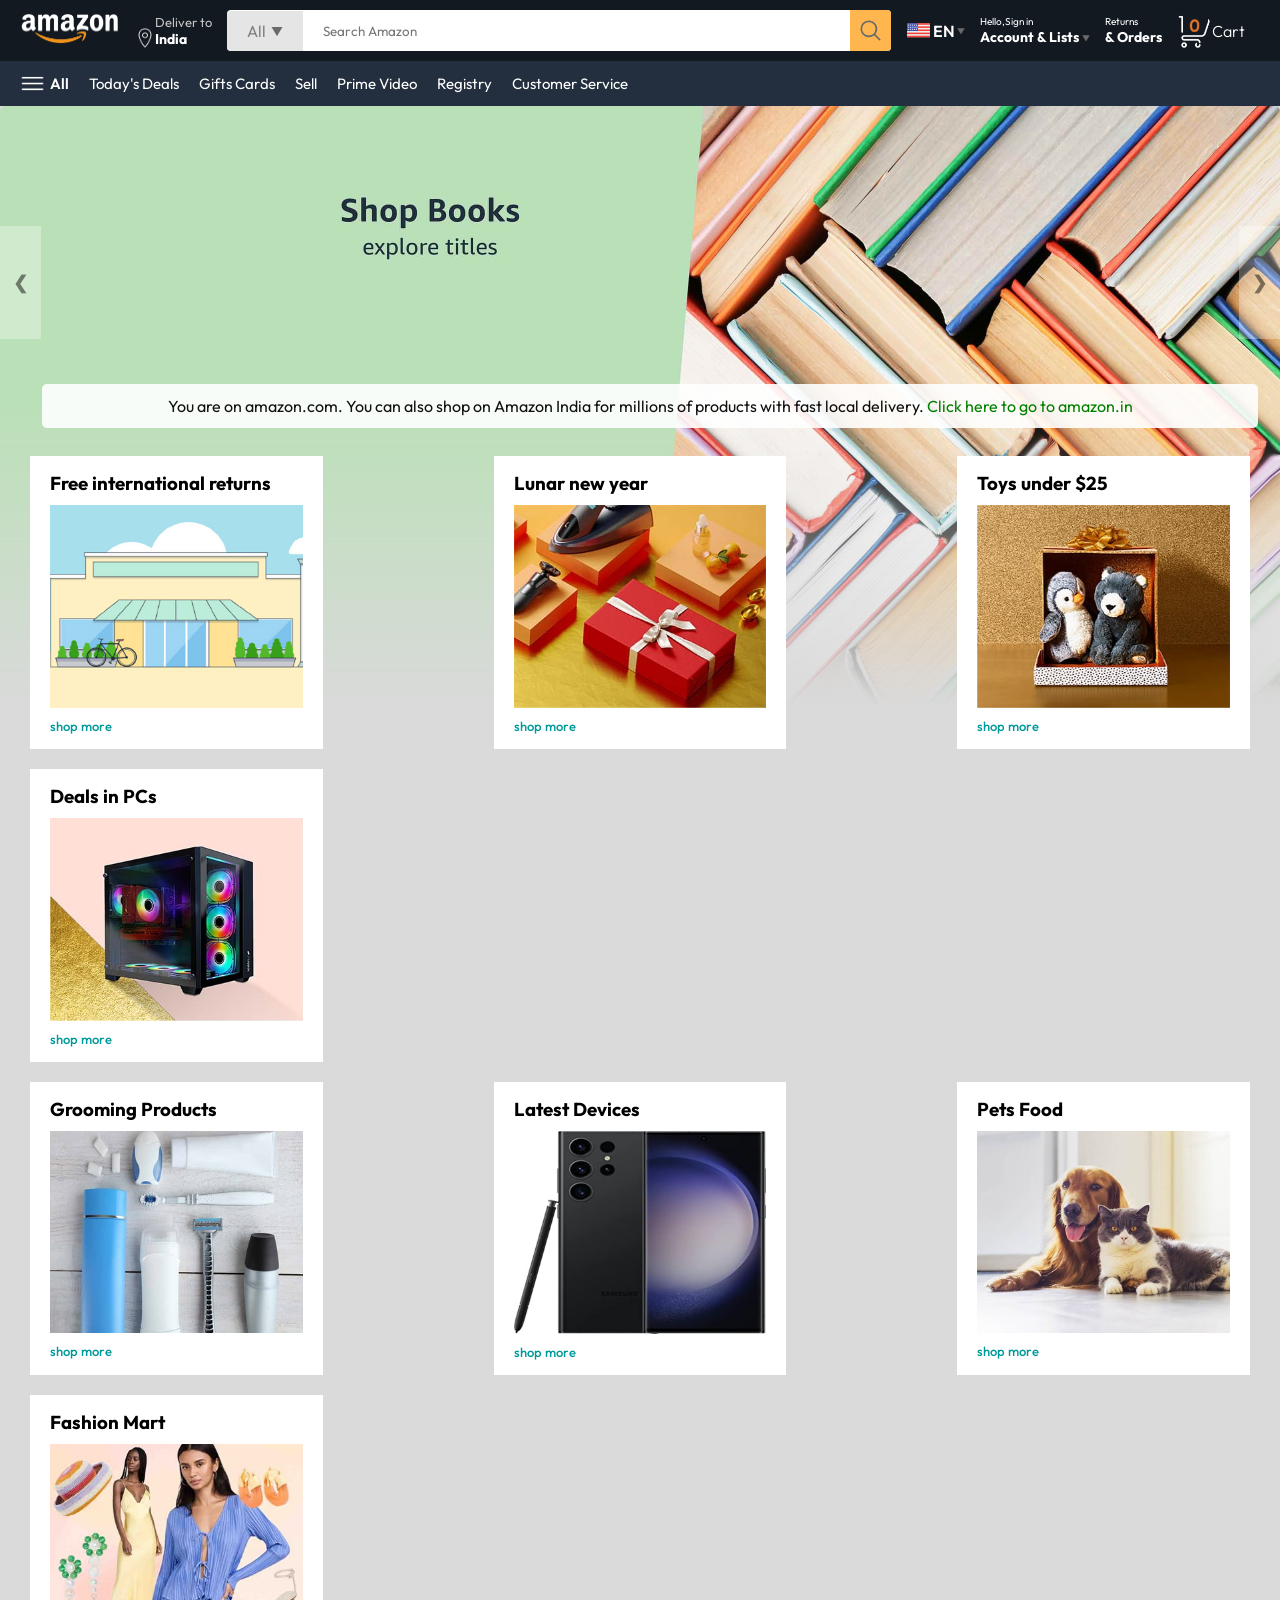
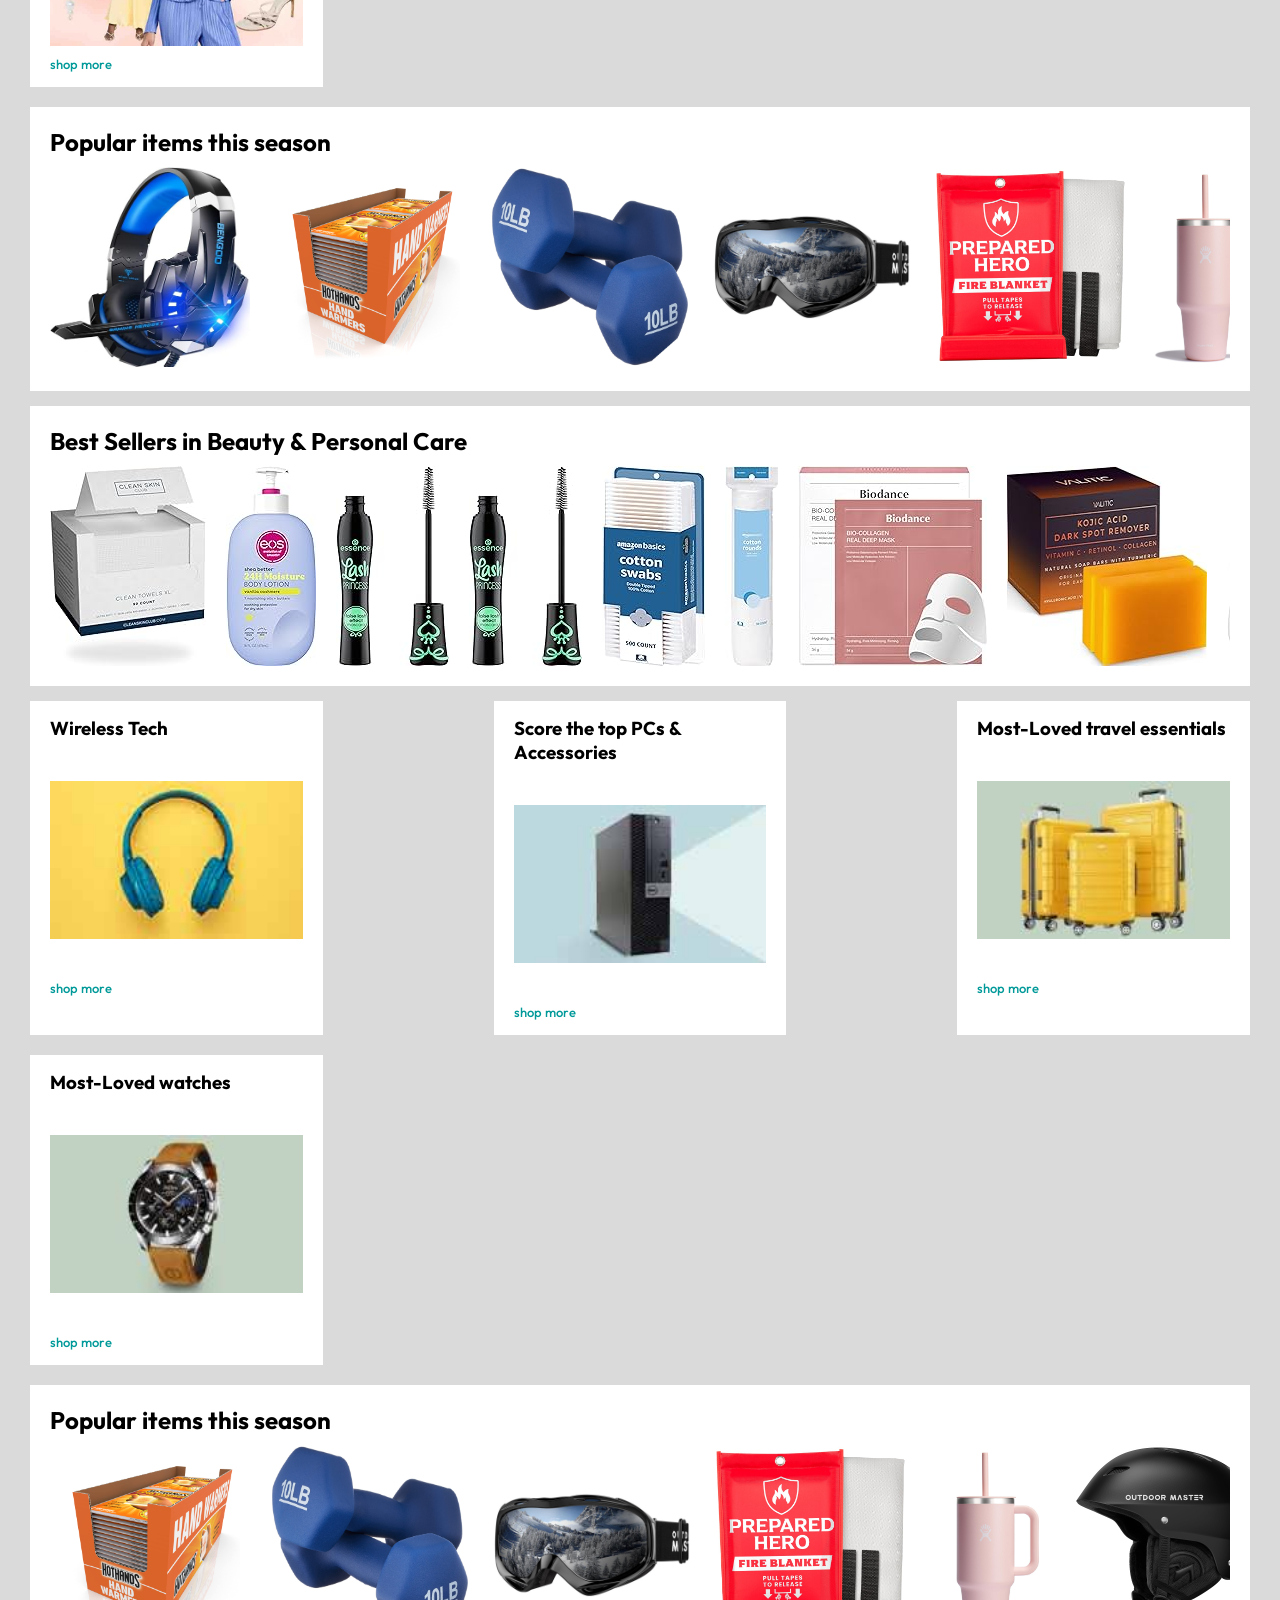
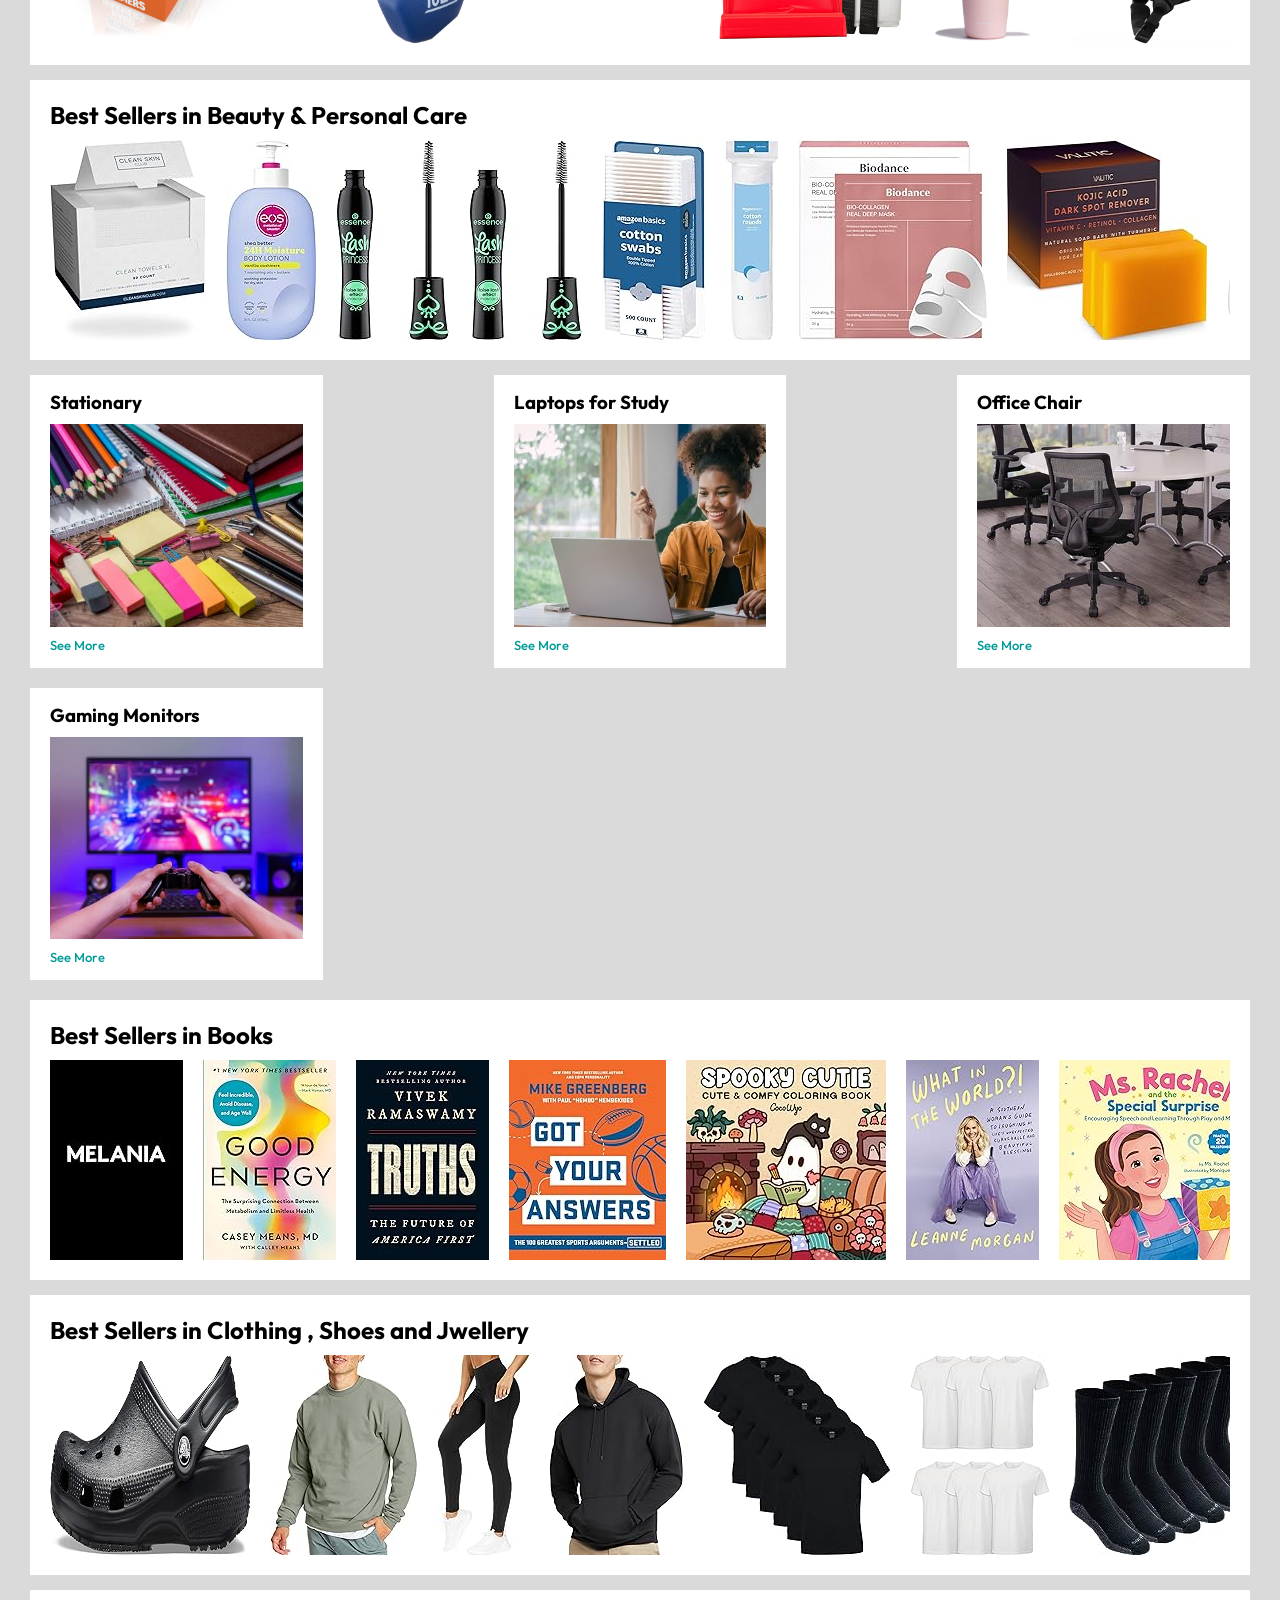
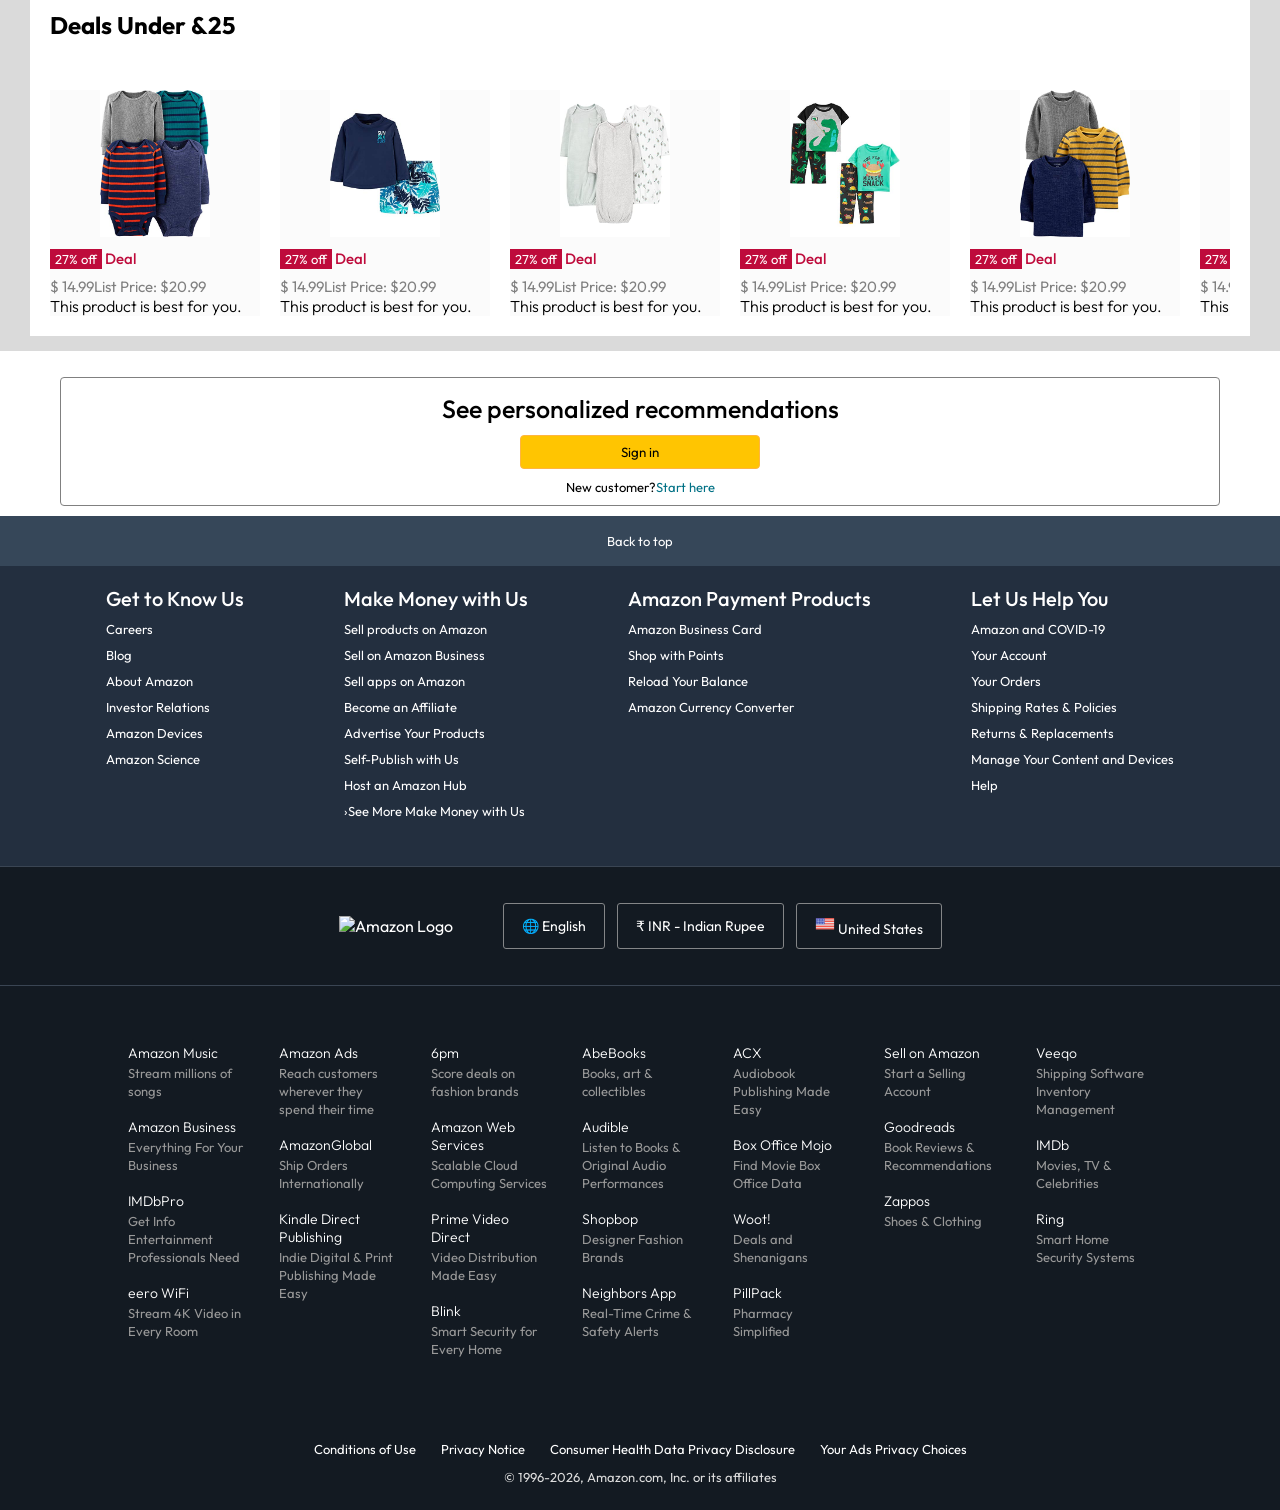
==== commit ba72c56d: "product page Added" ====
--- a/index.html
+++ b/index.html
@@ -62,7 +62,8 @@
     <div class="header-slider">
 
         <div class="region-banner">
-            <span>You are on amazon.com. You can also shop on Amazon India for millions of products with fast local delivery.</span><a href="#"> Click here to go to amazon.in</a>
+            <span>You are on amazon.com. You can also shop on Amazon India for millions of products with fast local
+                delivery.</span><a href="#"> Click here to go to amazon.in</a>
         </div>
         <a href="#" class="control_prev slide">&#10094</a>
         <a href="#" class="control_next slide">&#10095</a>
@@ -77,24 +78,24 @@
             <img src="Images/header8.jpg" class="header-img" alt="">
         </ul>
     </div>
-    
+
     <div class="box-row first">
         <div class="box-col">
             <h3>Free international returns</h3>
             <img src="Images/box1-1.jpg" alt="">
             <a href="">shop more</a>
         </div>
-         <div class="box-col">
+        <div class="box-col">
             <h3>Lunar new year</h3>
             <img src="Images/box1-2.jpg" alt="">
             <a href="">shop more</a>
         </div>
-         <div class="box-col">
+        <div class="box-col">
             <h3>Toys under $25</h3>
             <img src="Images/box1-3.jpg" alt="">
             <a href="">shop more</a>
         </div>
-         <div class="box-col">
+        <div class="box-col">
             <h3>Deals in PCs</h3>
             <img src="Images/box1-4.jpg" alt="">
             <a href="">shop more</a>
@@ -107,26 +108,27 @@
             <img src="Images/box2-1.jpg" alt="">
             <a href="">shop more</a>
         </div>
-         <div class="box-col">
+        <div class="box-col">
             <h3>Latest Devices</h3>
             <img src="Images/box2-2.jpg" alt="">
             <a href="">shop more</a>
         </div>
-         <div class="box-col">
+        <div class="box-col">
             <h3>Pets Food</h3>
             <img src="Images/box2-3.jpg" alt="">
             <a href="">shop more</a>
         </div>
-         <div class="box-col">
+        <div class="box-col">
             <h3>Fashion Mart</h3>
             <img src="Images/box2-4.jpg" alt="">
             <a href="">shop more</a>
         </div>
     </div>
-  <div class="products-slider">
+    <div class="products-slider">
         <h2>Popular items this season</h2>
         <button class="prev">&#10094;</button>
         <div class="products">
+            <a href="/product.html"><img src="Images/product_img.jpg" alt=""></a>
             <img src="Images/product1-1.jpg" alt="">
             <img src="Images/product1-2.jpg" alt="">
             <img src="Images/product1-3.jpg" alt="">
@@ -139,7 +141,7 @@
             <img src="Images/product1-10.jpg" alt="">
         </div>
         <button class="next">&#10095;</button>
-  </div>
+    </div>
     <div class="products-slider">
         <h2>Best Sellers in Beauty & Personal Care</h2>
         <button class="prev">&#10094;</button>
@@ -156,31 +158,31 @@
             <img src="Images/product3-10.jpg" alt="">
         </div>
         <button class="next">&#10095;</button>
-  </div>
-
-  <div class="box-row">
+    </div>
+
+    <div class="box-row">
         <div class="box-col">
             <h3>Wireless Tech</h3>
             <img class="im" src="Images/box4-1.jpg" alt="">
             <a href="">shop more</a>
         </div>
-         <div class="box-col">
+        <div class="box-col">
             <h3>Score the top PCs & Accessories</h3>
             <img class="im" src="Images/box4-2.jpg" alt="">
             <a href="">shop more</a>
         </div>
-         <div class="box-col">
+        <div class="box-col">
             <h3>Most-Loved travel essentials</h3>
             <img class="im" src="Images/box4-3.jpg" alt="">
             <a href="">shop more</a>
         </div>
-         <div class="box-col">
+        <div class="box-col">
             <h3>Most-Loved watches</h3>
             <img class="im" src="Images/box4-4.jpg" alt="">
             <a href="">shop more</a>
         </div>
     </div>
-      <div class="products-slider">
+    <div class="products-slider">
         <h2>Popular items this season</h2>
         <button class="prev">&#10094;</button>
         <div class="products">
@@ -196,10 +198,10 @@
             <img src="Images/product1-10.jpg" alt="">
         </div>
         <button class="next">&#10095;</button>
-  </div>
-
-
-      <div class="products-slider">
+    </div>
+
+
+    <div class="products-slider">
         <h2>Best Sellers in Beauty & Personal Care</h2>
         <button class="prev">&#10094;</button>
         <div class="products">
@@ -215,26 +217,26 @@
             <img src="Images/product3-10.jpg" alt="">
         </div>
         <button class="next">&#10095;</button>
-      </div>
-
-
-  <div class="box-row">
+    </div>
+
+
+    <div class="box-row">
         <div class="box-col">
             <h3>Stationary</h3>
             <img src="Images/box3-1.jpg" alt="">
             <a href="">See More</a>
         </div>
-         <div class="box-col">
+        <div class="box-col">
             <h3>Laptops for Study</h3>
             <img src="Images/box3-2.jpg" alt="">
             <a href="">See More</a>
         </div>
-         <div class="box-col">
+        <div class="box-col">
             <h3>Office Chair</h3>
             <img src="Images/box3-3.jpg" alt="">
             <a href="">See More</a>
         </div>
-         <div class="box-col">
+        <div class="box-col">
             <h3>Gaming Monitors</h3>
             <img src="Images/box3-4.jpg" alt="">
             <a href="">See More</a>
@@ -257,7 +259,7 @@
             <img src="Images/product4-10.jpg" alt="">
         </div>
         <button class="next">&#10095;</button>
-  </div>
+    </div>
 
 
     <div class="products-slider">
@@ -275,358 +277,359 @@
             <img src="Images/product5-9.jpg" alt="">
             <img src="Images/product5-10.jpg" alt="">
         </div>
-         <button class="next">&#10095;</button>
-  </div>
-
-  <div class="products-slider-with-price">
-    <h2>Deals Under &25</h2>
-    <div class="products">
-       <div class="product-card">
-        <div class="product-img-container">
-            <img src="Images/product2-1.jpg" alt="">
-        </div>
-        <div class="product-offer">
-            <p>27% off</p> <span>Deal</span>
-        </div>
-        <p class="product-price">$ <span>14.99</span>List Price: $20.99</p>
-        <h4>This product is best for you.</h4>
-    </div>
-
-    
-       <div class="product-card">
-        <div class="product-img-container">
-            <img src="Images/product2-2.jpg" alt="">
-        </div>
-        <div class="product-offer">
-            <p>27% off</p> <span>Deal</span>
-        </div>
-        <p class="product-price">$ <span>14.99</span>List Price: $20.99</p>
-        <h4>This product is best for you.</h4>
-      </div>
-    
-
-    
-       <div class="product-card">
-        <div class="product-img-container">
-            <img src="Images/product2-3.jpg" alt="">
-        </div>
-        <div class="product-offer">
-            <p>27% off</p> <span>Deal</span>
-        </div>
-        <p class="product-price">$ <span>14.99</span>List Price: $20.99</p>
-        <h4>This product is best for you.</h4>
-      </div>
-    
-
-    
-       <div class="product-card">
-        <div class="product-img-container">
-            <img src="Images/product2-4.jpg" alt="">
-        </div>
-        <div class="product-offer">
-            <p>27% off</p> <span>Deal</span>
-        </div>
-        <p class="product-price">$ <span>14.99</span>List Price: $20.99</p>
-        <h4>This product is best for you.</h4>
-      </div>
-    
-
-    
-       <div class="product-card">
-        <div class="product-img-container">
-            <img src="Images/product2-5.jpg" alt="">
-        </div>
-        <div class="product-offer">
-            <p>27% off</p> <span>Deal</span>
-        </div>
-        <p class="product-price">$ <span>14.99</span>List Price: $20.99</p>
-        <h4>This product is best for you.</h4>
-      </div>
-   
-
-    
-       <div class="product-card">
-        <div class="product-img-container">
-            <img src="Images/product2-6.jpg" alt="">
-        </div>
-        <div class="product-offer">
-            <p>27% off</p> <span>Deal</span>
-        </div>
-        <p class="product-price">$ <span>14.99</span>List Price: $20.99</p>
-        <h4>This product is best for you.</h4>
-      </div>
-    
-
-    
-       <div class="product-card">
-        <div class="product-img-container">
-            <img src="Images/product2-7.jpg" alt="">
-        </div>
-        <div class="product-offer">
-            <p>27% off</p> <span>Deal</span>
-        </div>
-        <p class="product-price">$ <span>14.99</span>List Price: $20.99</p>
-        <h4>This product is best for you.</h4>
-      </div>
-    
-
-   
-       <div class="product-card">
-        <div class="product-img-container">
-            <img src="Images/product2-8.jpg" alt="">
-        </div>
-        <div class="product-offer">
-            <p>27% off</p> <span>Deal</span>
-        </div>
-        <p class="product-price">$ <span>14.99</span>List Price: $20.99</p>
-        <h4>This product is best for you.</h4>
-      </div>
-    
-
-    
-       <div class="product-card">
-        <div class="product-img-container">
-            <img src="Images/product2-9.jpg" alt="">
-        </div>
-        <div class="product-offer">
-            <p>27% off</p> <span>Deal</span>
-        </div>
-        <p class="product-price">$ <span>14.99</span>List Price: $20.99</p>
-        <h4>This product is best for you.</h4>
-      </div>
-    
-
-    
-       <div class="product-card">
-        <div class="product-img-container">
-            <img src="Images/product2-10.jpg" alt="">
-        </div>
-        <div class="product-offer">
-            <p>27% off</p> <span>Deal</span>
-        </div>
-        <p class="product-price">$ <span>14.99</span>List Price: $20.99</p>
-        <h4>This product is best for you.</h4>
-      
-    </div>
-
-    
-       <div class="product-card">
-        <div class="product-img-container">
-            <img src="Images/product2-11.jpg" alt="">
-        </div>
-        <div class="product-offer">
-            <p>27% off</p> <span>Deal</span>
-        </div>
-        <p class="product-price">$ <span>14.99</span>List Price: $20.99</p>
-        <h4>This product is best for you.</h4>
-      </div>
-    
-
-   
-       <div class="product-card">
-        <div class="product-img-container">
-            <img src="Images/product2-12.jpg" alt="">
-        </div>
-        <div class="product-offer">
-            <p>27% off</p> <span>Deal</span>
-        </div>
-        <p class="product-price">$ <span>14.99</span>List Price: $20.99</p>
-        <h4>This product is best for you.</h4>
-      </div>
-    </div>
-  </div>
-  <div class="rhf-frame">
-    <div class="rhf-container">
-        <div class="rhf-border">
-            <div class="rhf-solver">
-                <div class="action">
-                    <p style="font-weight: 500;font-size: 25px;">See personalized recommendations</p>
-                    <button>Sign in</button>
-                    <p class="link">New customer?<span>Start here</span></p>
-                </div>
-            </div>
-        </div>
-    </div>
-  </div>
-
-
-  <div class="txt-top">
-    <p>Back to top</p>
-  </div>
-
-  <div class="text-row-container">
-    <div class="text-row">
-        <h4>Get to Know Us</h4>
-        <a href="#">Careers</a>
-        <a href="#">Blog</a>
-        <a href="#">About Amazon</a>
-        <a href="#">Investor Relations</a>
-        <a href="#">Amazon Devices</a>
-        <a href="#">Amazon Science</a>
-    </div>
-
-    <div class="text-row">
-        <h4>Make Money with Us</h4>
-        <a href="#">Sell products on Amazon</a>
-        <a href="#">Sell on Amazon Business</a>
-        <a href="#">Sell apps on Amazon</a>
-        <a href="#">Become an Affiliate</a>
-        <a href="#">Advertise Your Products</a>
-        <a href="#">Self-Publish with Us</a>
-        <a href="#">Host an Amazon Hub</a>
-        <a href="#">›See More Make Money with Us</a>
-    </div>
-
-    <div class="text-row">
-        <h4>Amazon Payment Products</h4>
-        <a href="#">Amazon Business Card</a>
-        <a href="#">Shop with Points</a>
-        <a href="#">Reload Your Balance</a>
-        <a href="#">Amazon Currency Converter</a>
-        
-    </div>
-
-    <div class="text-row">
-        <h4>Let Us Help You</h4>
-        <a href="#">Amazon and COVID-19</a>
-        <a href="#">Your Account</a>
-        <a href="#">Your Orders</a>
-        <a href="#">Shipping Rates & Policies</a>
-        <a href="#">Returns & Replacements</a>
-        <a href="#">Manage Your Content and Devices</a>
-        <a href="#">Help</a>
-    </div>
-  </div>
-
-
-  <footer class="footer">
-
-    <!-- Top Section -->
-    <div class="footer-top">
-
-        <div class="footer-logo">
-            <img src="images/amazon_logo.png" alt="Amazon Logo">
-        </div>
-
-        <div class="footer-options">
-            <button>🌐 English</button>
-            <button>₹ INR - Indian Rupee</button>
-            <button> <img src="Images/us_flag.png" width="20px" alt="">
-            <span>United States</span></button>
-        </div>
-
-    </div>
-    <div class="footer-links">
-
-        <div class="column">
-            <h4>Amazon Music</h4>
-            <p>Stream millions of songs</p>
-
-            <h4>Amazon Business</h4>
-            <p>Everything For Your Business</p>
-
-            <h4>IMDbPro</h4>
-            <p>Get Info Entertainment Professionals Need</p>
-
-            <h4>eero WiFi</h4>
-            <p>Stream 4K Video in Every Room</p>
-        </div>
-
-        <div class="column">
-            <h4>Amazon Ads</h4>
-            <p>Reach customers wherever they spend their time</p>
-
-            <h4>AmazonGlobal</h4>
-            <p>Ship Orders Internationally</p>
-
-            <h4>Kindle Direct Publishing</h4>
-            <p>Indie Digital & Print Publishing Made Easy</p>
-        </div>
-
-        <div class="column">
-            <h4>6pm</h4>
-            <p>Score deals on fashion brands</p>
-
-            <h4>Amazon Web Services</h4>
-            <p>Scalable Cloud Computing Services</p>
-
-            <h4>Prime Video Direct</h4>
-            <p>Video Distribution Made Easy</p>
-
-            <h4>Blink</h4>
-            <p>Smart Security for Every Home</p>
-        </div>
-
-        <div class="column">
-            <h4>AbeBooks</h4>
-            <p>Books, art & collectibles</p>
-
-            <h4>Audible</h4>
-            <p>Listen to Books & Original Audio Performances</p>
-
-            <h4>Shopbop</h4>
-            <p>Designer Fashion Brands</p>
-
-            <h4>Neighbors App</h4>
-            <p>Real-Time Crime & Safety Alerts</p>
-        </div>
-
-        <div class="column">
-            <h4>ACX</h4>
-            <p>Audiobook Publishing Made Easy</p>
-
-            <h4>Box Office Mojo</h4>
-            <p>Find Movie Box Office Data</p>
-
-            <h4>Woot!</h4>
-            <p>Deals and Shenanigans</p>
-
-            <h4>PillPack</h4>
-            <p>Pharmacy Simplified</p>
-        </div>
-
-        <div class="column">
-            <h4>Sell on Amazon</h4>
-            <p>Start a Selling Account</p>
-
-            <h4>Goodreads</h4>
-            <p>Book Reviews & Recommendations</p>
-
-            <h4>Zappos</h4>
-            <p>Shoes & Clothing</p>
-        </div>
-
-        <div class="column">
-            <h4>Veeqo</h4>
-            <p>Shipping Software Inventory Management</p>
-
-            <h4>IMDb</h4>
-            <p>Movies, TV & Celebrities</p>
-
-            <h4>Ring</h4>
-            <p>Smart Home Security Systems</p>
-        </div>
-
-    </div>
-
-    <!-- Bottom Section -->
-
-    <div class="footer-bottom">
-
-        <div class="footer-links-bottom">
-            <a href="#">Conditions of Use</a>
-            <a href="#">Privacy Notice</a>
-            <a href="#">Consumer Health Data Privacy Disclosure</a>
-            <a href="#">Your Ads Privacy Choices</a>
-        </div>
-
-        <p>© 1996-2026, Amazon.com, Inc. or its affiliates</p>
-
-    </div>
-
-</footer>
+        <button class="next">&#10095;</button>
+    </div>
+
+    <div class="products-slider-with-price">
+        <h2>Deals Under &25</h2>
+        <div class="products">
+            <div class="product-card">
+                <div class="product-img-container">
+                    <img src="Images/product2-1.jpg" alt="">
+                </div>
+                <div class="product-offer">
+                    <p>27% off</p> <span>Deal</span>
+                </div>
+                <p class="product-price">$ <span>14.99</span>List Price: $20.99</p>
+                <h4>This product is best for you.</h4>
+            </div>
+
+
+            <div class="product-card">
+                <div class="product-img-container">
+                    <img src="Images/product2-2.jpg" alt="">
+                </div>
+                <div class="product-offer">
+                    <p>27% off</p> <span>Deal</span>
+                </div>
+                <p class="product-price">$ <span>14.99</span>List Price: $20.99</p>
+                <h4>This product is best for you.</h4>
+            </div>
+
+
+
+            <div class="product-card">
+                <div class="product-img-container">
+                    <img src="Images/product2-3.jpg" alt="">
+                </div>
+                <div class="product-offer">
+                    <p>27% off</p> <span>Deal</span>
+                </div>
+                <p class="product-price">$ <span>14.99</span>List Price: $20.99</p>
+                <h4>This product is best for you.</h4>
+            </div>
+
+
+
+            <div class="product-card">
+                <div class="product-img-container">
+                    <img src="Images/product2-4.jpg" alt="">
+                </div>
+                <div class="product-offer">
+                    <p>27% off</p> <span>Deal</span>
+                </div>
+                <p class="product-price">$ <span>14.99</span>List Price: $20.99</p>
+                <h4>This product is best for you.</h4>
+            </div>
+
+
+
+            <div class="product-card">
+                <div class="product-img-container">
+                    <img src="Images/product2-5.jpg" alt="">
+                </div>
+                <div class="product-offer">
+                    <p>27% off</p> <span>Deal</span>
+                </div>
+                <p class="product-price">$ <span>14.99</span>List Price: $20.99</p>
+                <h4>This product is best for you.</h4>
+            </div>
+
+
+
+            <div class="product-card">
+                <div class="product-img-container">
+                    <img src="Images/product2-6.jpg" alt="">
+                </div>
+                <div class="product-offer">
+                    <p>27% off</p> <span>Deal</span>
+                </div>
+                <p class="product-price">$ <span>14.99</span>List Price: $20.99</p>
+                <h4>This product is best for you.</h4>
+            </div>
+
+
+
+            <div class="product-card">
+                <div class="product-img-container">
+                    <img src="Images/product2-7.jpg" alt="">
+                </div>
+                <div class="product-offer">
+                    <p>27% off</p> <span>Deal</span>
+                </div>
+                <p class="product-price">$ <span>14.99</span>List Price: $20.99</p>
+                <h4>This product is best for you.</h4>
+            </div>
+
+
+
+            <div class="product-card">
+                <div class="product-img-container">
+                    <img src="Images/product2-8.jpg" alt="">
+                </div>
+                <div class="product-offer">
+                    <p>27% off</p> <span>Deal</span>
+                </div>
+                <p class="product-price">$ <span>14.99</span>List Price: $20.99</p>
+                <h4>This product is best for you.</h4>
+            </div>
+
+
+
+            <div class="product-card">
+                <div class="product-img-container">
+                    <img src="Images/product2-9.jpg" alt="">
+                </div>
+                <div class="product-offer">
+                    <p>27% off</p> <span>Deal</span>
+                </div>
+                <p class="product-price">$ <span>14.99</span>List Price: $20.99</p>
+                <h4>This product is best for you.</h4>
+            </div>
+
+
+
+            <div class="product-card">
+                <div class="product-img-container">
+                    <img src="Images/product2-10.jpg" alt="">
+                </div>
+                <div class="product-offer">
+                    <p>27% off</p> <span>Deal</span>
+                </div>
+                <p class="product-price">$ <span>14.99</span>List Price: $20.99</p>
+                <h4>This product is best for you.</h4>
+
+            </div>
+
+
+            <div class="product-card">
+                <div class="product-img-container">
+                    <img src="Images/product2-11.jpg" alt="">
+                </div>
+                <div class="product-offer">
+                    <p>27% off</p> <span>Deal</span>
+                </div>
+                <p class="product-price">$ <span>14.99</span>List Price: $20.99</p>
+                <h4>This product is best for you.</h4>
+            </div>
+
+
+
+            <div class="product-card">
+                <div class="product-img-container">
+                    <img src="Images/product2-12.jpg" alt="">
+                </div>
+                <div class="product-offer">
+                    <p>27% off</p> <span>Deal</span>
+                </div>
+                <p class="product-price">$ <span>14.99</span>List Price: $20.99</p>
+                <h4>This product is best for you.</h4>
+            </div>
+        </div>
+    </div>
+    <div class="rhf-frame">
+        <div class="rhf-container">
+            <div class="rhf-border">
+                <div class="rhf-solver">
+                    <div class="action">
+                        <p style="font-weight: 500;font-size: 25px;">See personalized recommendations</p>
+                        <button>Sign in</button>
+                        <p class="link">New customer?<span>Start here</span></p>
+                    </div>
+                </div>
+            </div>
+        </div>
+    </div>
+
+
+    <div class="txt-top">
+        <p>Back to top</p>
+    </div>
+
+    <div class="text-row-container">
+        <div class="text-row">
+            <h4>Get to Know Us</h4>
+            <a href="#">Careers</a>
+            <a href="#">Blog</a>
+            <a href="#">About Amazon</a>
+            <a href="#">Investor Relations</a>
+            <a href="#">Amazon Devices</a>
+            <a href="#">Amazon Science</a>
+        </div>
+
+        <div class="text-row">
+            <h4>Make Money with Us</h4>
+            <a href="#">Sell products on Amazon</a>
+            <a href="#">Sell on Amazon Business</a>
+            <a href="#">Sell apps on Amazon</a>
+            <a href="#">Become an Affiliate</a>
+            <a href="#">Advertise Your Products</a>
+            <a href="#">Self-Publish with Us</a>
+            <a href="#">Host an Amazon Hub</a>
+            <a href="#">›See More Make Money with Us</a>
+        </div>
+
+        <div class="text-row">
+            <h4>Amazon Payment Products</h4>
+            <a href="#">Amazon Business Card</a>
+            <a href="#">Shop with Points</a>
+            <a href="#">Reload Your Balance</a>
+            <a href="#">Amazon Currency Converter</a>
+
+        </div>
+
+        <div class="text-row">
+            <h4>Let Us Help You</h4>
+            <a href="#">Amazon and COVID-19</a>
+            <a href="#">Your Account</a>
+            <a href="#">Your Orders</a>
+            <a href="#">Shipping Rates & Policies</a>
+            <a href="#">Returns & Replacements</a>
+            <a href="#">Manage Your Content and Devices</a>
+            <a href="#">Help</a>
+        </div>
+    </div>
+
+
+    <footer class="footer">
+
+        <!-- Top Section -->
+        <div class="footer-top">
+
+            <div class="footer-logo">
+                <img src="images/amazon_logo.png" alt="Amazon Logo">
+            </div>
+
+            <div class="footer-options">
+                <button>🌐 English</button>
+                <button>₹ INR - Indian Rupee</button>
+                <button> <img src="Images/us_flag.png" width="20px" alt="">
+                    <span>United States</span></button>
+            </div>
+
+        </div>
+        <div class="footer-links">
+
+            <div class="column">
+                <h4>Amazon Music</h4>
+                <p>Stream millions of songs</p>
+
+                <h4>Amazon Business</h4>
+                <p>Everything For Your Business</p>
+
+                <h4>IMDbPro</h4>
+                <p>Get Info Entertainment Professionals Need</p>
+
+                <h4>eero WiFi</h4>
+                <p>Stream 4K Video in Every Room</p>
+            </div>
+
+            <div class="column">
+                <h4>Amazon Ads</h4>
+                <p>Reach customers wherever they spend their time</p>
+
+                <h4>AmazonGlobal</h4>
+                <p>Ship Orders Internationally</p>
+
+                <h4>Kindle Direct Publishing</h4>
+                <p>Indie Digital & Print Publishing Made Easy</p>
+            </div>
+
+            <div class="column">
+                <h4>6pm</h4>
+                <p>Score deals on fashion brands</p>
+
+                <h4>Amazon Web Services</h4>
+                <p>Scalable Cloud Computing Services</p>
+
+                <h4>Prime Video Direct</h4>
+                <p>Video Distribution Made Easy</p>
+
+                <h4>Blink</h4>
+                <p>Smart Security for Every Home</p>
+            </div>
+
+            <div class="column">
+                <h4>AbeBooks</h4>
+                <p>Books, art & collectibles</p>
+
+                <h4>Audible</h4>
+                <p>Listen to Books & Original Audio Performances</p>
+
+                <h4>Shopbop</h4>
+                <p>Designer Fashion Brands</p>
+
+                <h4>Neighbors App</h4>
+                <p>Real-Time Crime & Safety Alerts</p>
+            </div>
+
+            <div class="column">
+                <h4>ACX</h4>
+                <p>Audiobook Publishing Made Easy</p>
+
+                <h4>Box Office Mojo</h4>
+                <p>Find Movie Box Office Data</p>
+
+                <h4>Woot!</h4>
+                <p>Deals and Shenanigans</p>
+
+                <h4>PillPack</h4>
+                <p>Pharmacy Simplified</p>
+            </div>
+
+            <div class="column">
+                <h4>Sell on Amazon</h4>
+                <p>Start a Selling Account</p>
+
+                <h4>Goodreads</h4>
+                <p>Book Reviews & Recommendations</p>
+
+                <h4>Zappos</h4>
+                <p>Shoes & Clothing</p>
+            </div>
+
+            <div class="column">
+                <h4>Veeqo</h4>
+                <p>Shipping Software Inventory Management</p>
+
+                <h4>IMDb</h4>
+                <p>Movies, TV & Celebrities</p>
+
+                <h4>Ring</h4>
+                <p>Smart Home Security Systems</p>
+            </div>
+
+        </div>
+
+        <!-- Bottom Section -->
+
+        <div class="footer-bottom">
+
+            <div class="footer-links-bottom">
+                <a href="#">Conditions of Use</a>
+                <a href="#">Privacy Notice</a>
+                <a href="#">Consumer Health Data Privacy Disclosure</a>
+                <a href="#">Your Ads Privacy Choices</a>
+            </div>
+
+            <p>© 1996-2026, Amazon.com, Inc. or its affiliates</p>
+
+        </div>
+
+    </footer>
 
 
     <script src="script.js"></script>
 </body>
+
 </html>
--- a/style.css
+++ b/style.css
@@ -331,6 +331,7 @@
     overflow-x:auto;
     overflow-y:hidden;
     scroll-behavior:smooth;
+    margin-top: 50px;
 }
 /* .products-slider-with-price .products::-webkit-scrollbar{
     display : none;
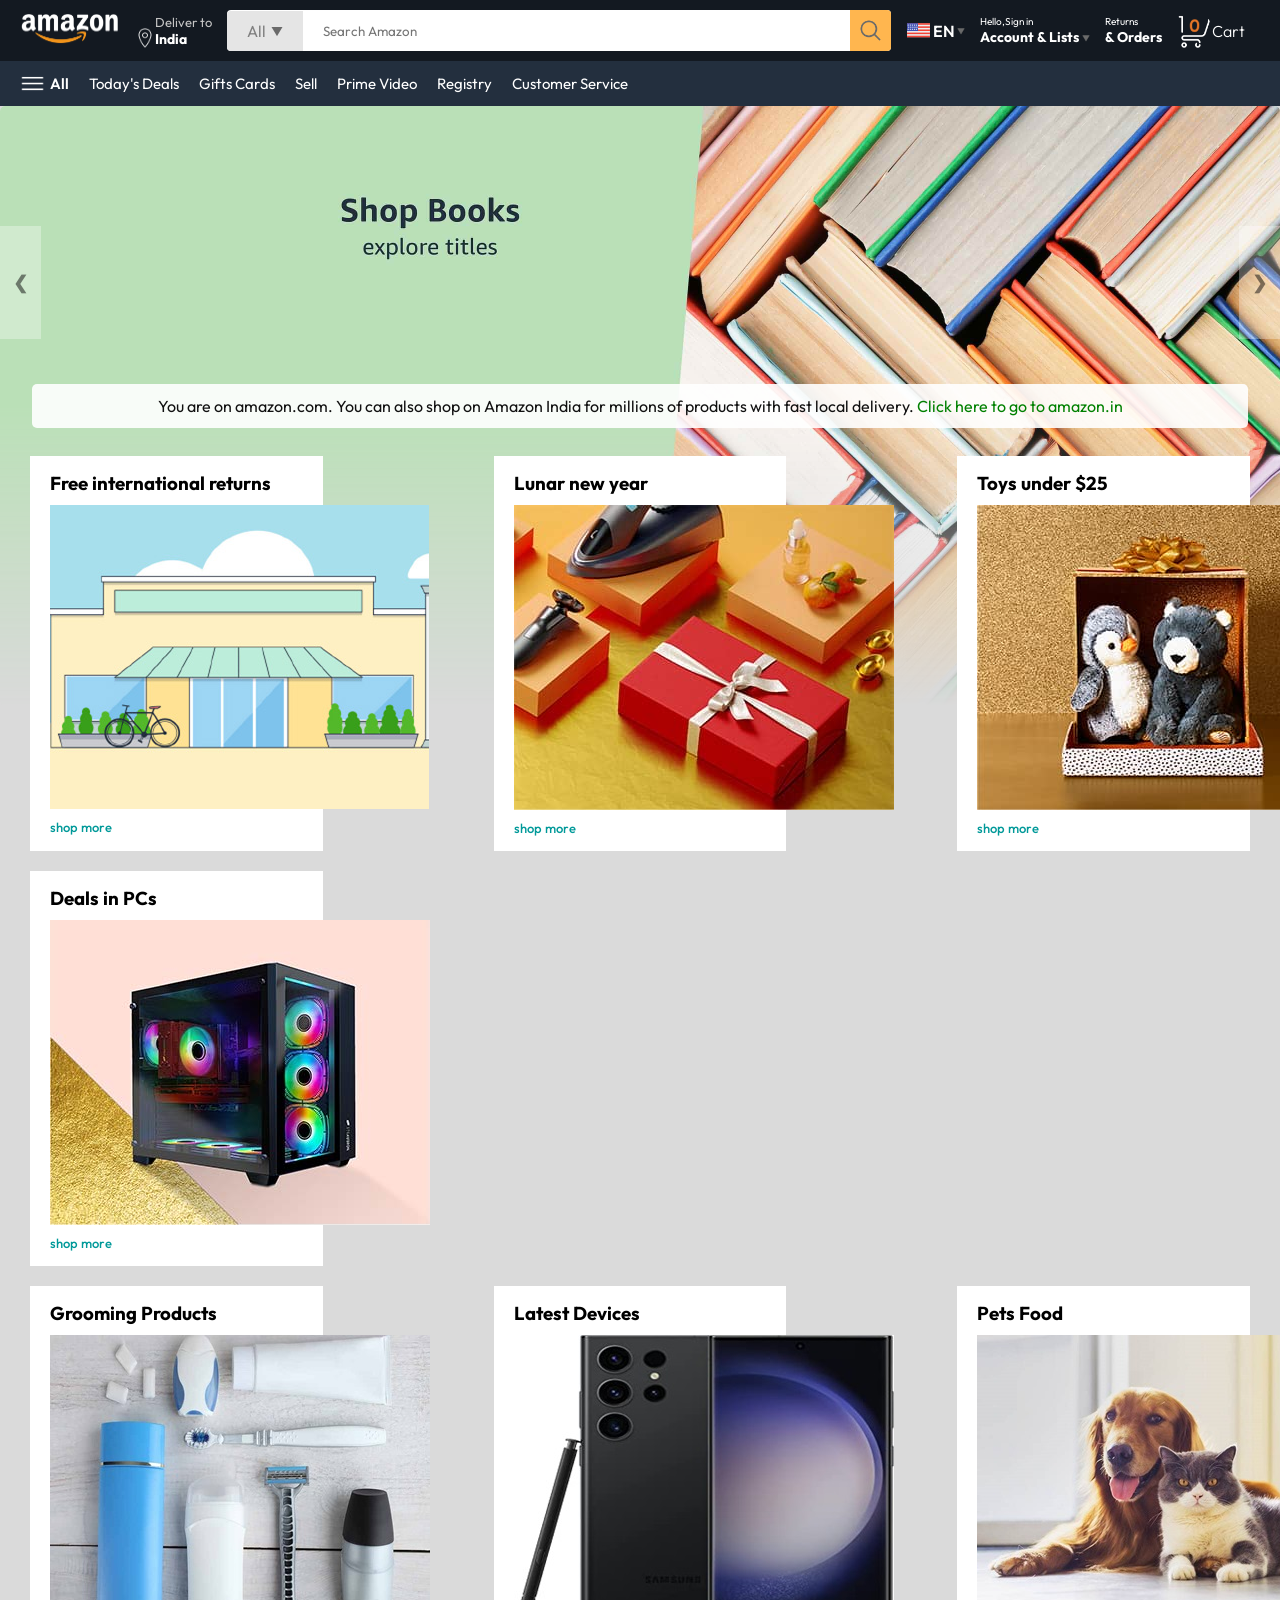
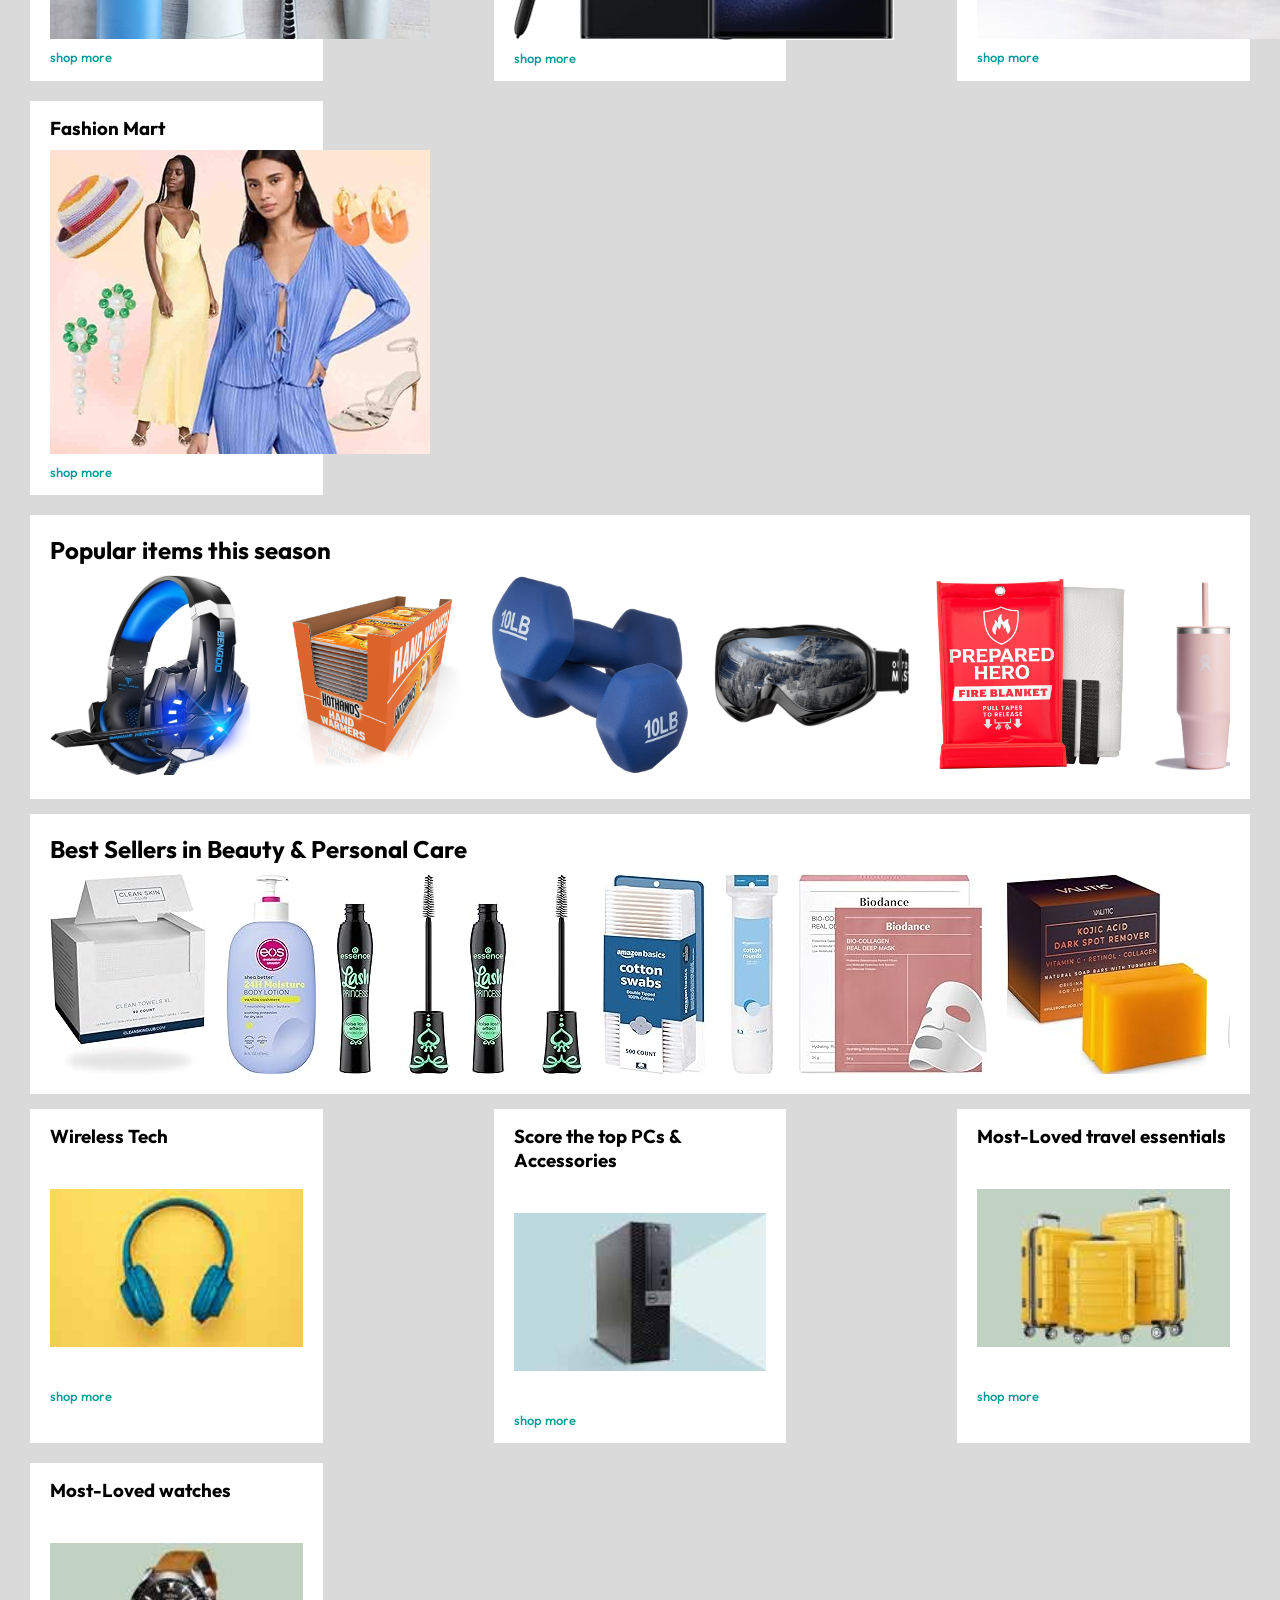
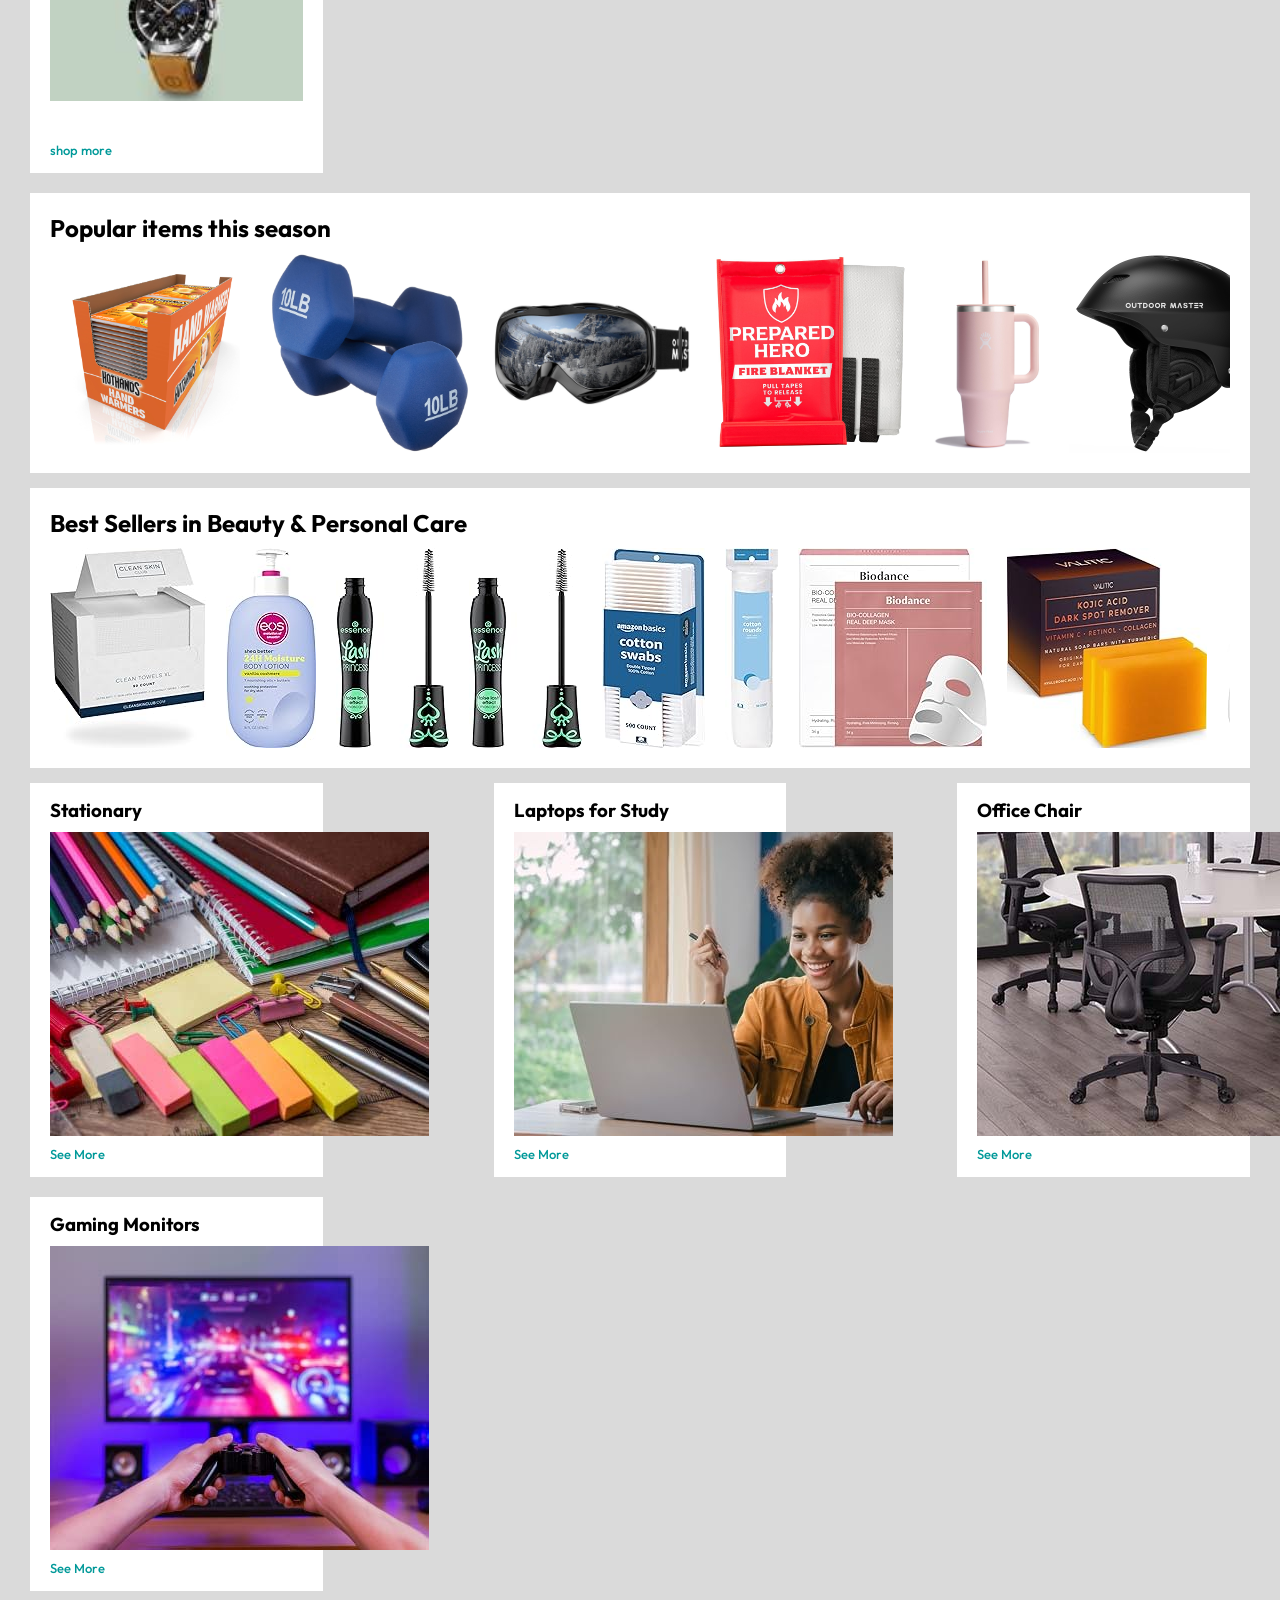
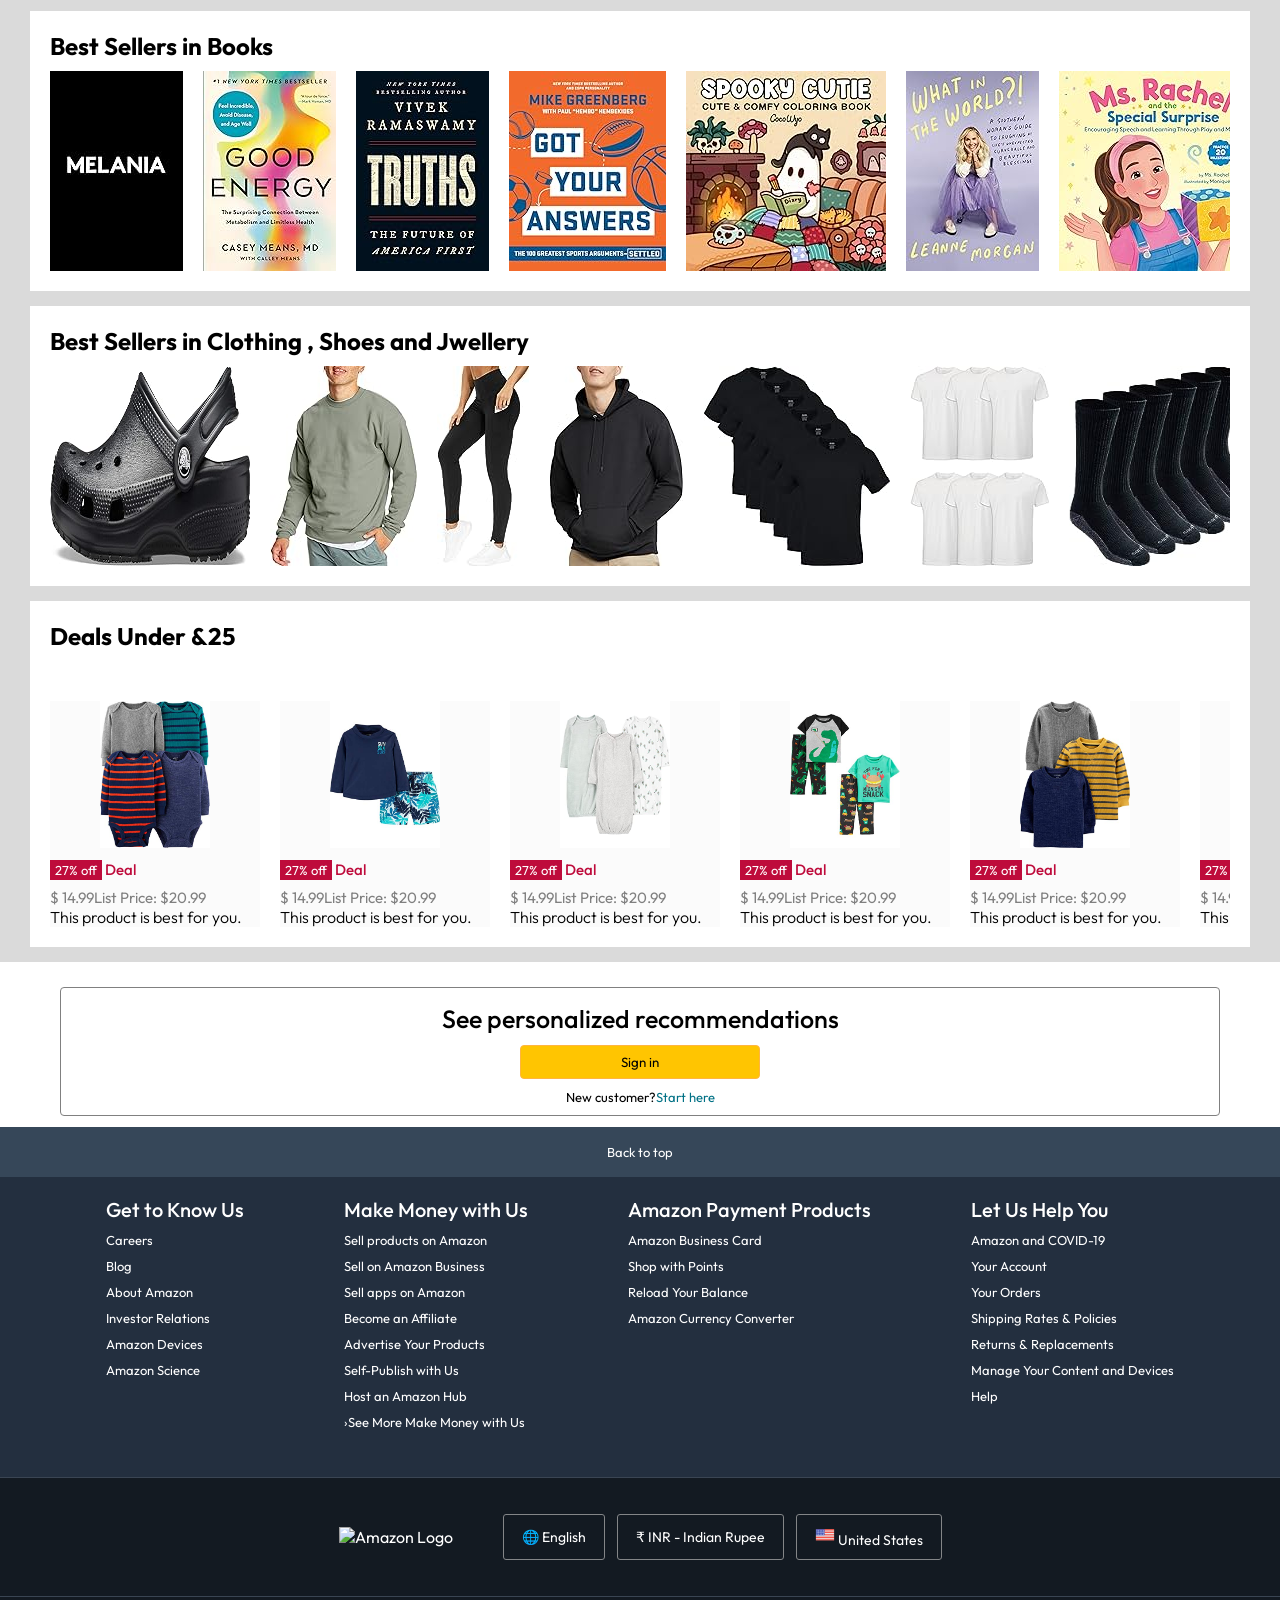
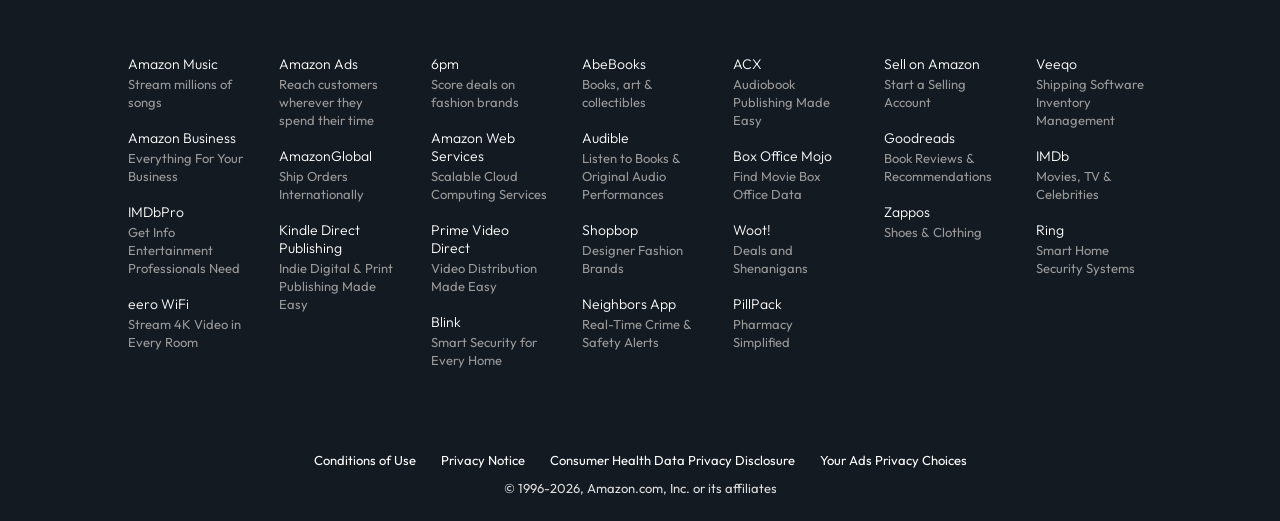
==== commit d5d7dcf7: "make resposive" ====
--- a/index.html
+++ b/index.html
@@ -32,14 +32,14 @@
             <img src="Images/dropdown_icon.png" width="8px" alt="">
         </div>
         <div class="nav-text">
-            <p>Hello,Sign in</p>
+            <p><a href="signin.html">Hello,Sign in</a></p>
             <h1>Account & Lists <img src="Images/dropdown_icon.png" width="8px" alt=""></h1>
         </div>
         <div class="nav-text">
             <p>Returns</p>
             <h1>& Orders</h1>
         </div>
-        <a href="" class="nav-cart">
+        <a href="cart.html" class="nav-cart">
             <img src="Images/cart_icon.png" width="35px" alt="">
             <h4>Cart</h4>
         </a>
@@ -79,7 +79,7 @@
         </ul>
     </div>
 
-    <div class="box-row first">
+    <div class="box-row first first-box">
         <div class="box-col">
             <h3>Free international returns</h3>
             <img src="Images/box1-1.jpg" alt="">
@@ -128,7 +128,7 @@
         <h2>Popular items this season</h2>
         <button class="prev">&#10094;</button>
         <div class="products">
-            <a href="/product.html"><img src="Images/product_img.jpg" alt=""></a>
+            <a href="product.html"><img src="Images/product_img.jpg" alt=""></a>
             <img src="Images/product1-1.jpg" alt="">
             <img src="Images/product1-2.jpg" alt="">
             <img src="Images/product1-3.jpg" alt="">
@@ -443,8 +443,8 @@
                 <div class="rhf-solver">
                     <div class="action">
                         <p style="font-weight: 500;font-size: 25px;">See personalized recommendations</p>
-                        <button>Sign in</button>
-                        <p class="link">New customer?<span>Start here</span></p>
+                        <button><a href="signin.html">Sign in</a></button>
+                         <p class="link">New customer?<span><a href="signup.html">Start here</a></span></p>
                     </div>
                 </div>
             </div>
--- a/style.css
+++ b/style.css
@@ -1,49 +1,62 @@
 @import url('https://fonts.googleapis.com/css2?family=Baloo+2:wght@400..800&family=Outfit:wght@100..900&family=Roboto+Condensed:ital,wght@0,100..900;1,100..900&display=swap');
 
-*{
+* {
     margin: 0;
     padding: 0;
     box-sizing: border-box;
     font-family: outfit, sans-serif;
 }
-body{
+
+body {
     background-color: #dadada;
 }
-a{
+
+/* img {
+    max-width: 100%;
+    height: auto;
+    display: block;
+} */
+
+a {
     text-decoration: none;
     color: inherit;
 }
-nav{
+
+nav {
     display: flex;
     align-items: center;
     justify-content: space-between;
-    background:#131921;
+    background: #131921;
     padding: 10px 20px;
     color: #fff;
 }
-nav a:hover{
-    border:1px solid #fff;
-    padding:1px;
-    cursor: pointer;
-}
-.nav-country{
+
+nav a:hover {
+    border: 1px solid #fff;
+    padding: 1px;
+    cursor: pointer;
+}
+
+.nav-country {
     display: flex;
     align-items: end;
     margin-left: 15px;
     font-size: 13px;
     color: #c4c4c4;
-    &:hover{
+
+    &:hover {
         border: 1px solid #fff;
-        border-radius:1px;
+        border-radius: 1px;
         cursor: pointer;
     }
 }
 
-.nav-country h1{
+.nav-country h1 {
     color: #fff;
     font-size: 14px;
 }
-.nav-search{
+
+.nav-search {
     flex: 1;
     display: flex;
     align-items: center;
@@ -53,63 +66,75 @@
     border-radius: 4px;
     margin-left: 15px;
 }
-.nav-search-category{
-    display: flex;
-    align-items:center;
+
+.nav-search-category {
+    display: flex;
+    align-items: center;
     /* justify-content: space-between; */
     padding: 10px 20px;
     gap: 5px;
     background: #e5e5e5;
     border-radius: 4px 0 0 4px;
-    cursor:pointer;
-}
-.nav-search-input{
+    cursor: pointer;
+}
+
+.nav-search-input {
     border: none;
     outline: none;
     padding-left: 20px;
     flex: 1;
 
 }
-.nav-search-icon{
+
+.nav-search-icon {
     max-width: 41px;
     padding: 8px;
     background: #ffb64f;
-    border-radius: 0 4px 4px 0; /* right rounded */
-    cursor: pointer;
-}
-.nav-language{
+    border-radius: 0 4px 4px 0;
+    /* right rounded */
+    cursor: pointer;
+}
+
+.nav-language {
     display: flex;
     align-items: center;
     gap: 2px;
     font-weight: 600;
     margin-left: 15px;
-      &:hover{
+
+    &:hover {
         border: 1px solid #fff;
-        border-radius:1px;
+        border-radius: 1px;
         cursor: pointer;
     }
 
 }
-.nav-text{
+
+.nav-text {
     margin-left: 15px;
-      &:hover{
+
+    &:hover {
         border: 1px solid #fff;
-        border-radius:1px;
+        border-radius: 1px;
         cursor: pointer;
     }
 }
-.nav-text p{
+
+.nav-text p {
     font-size: 10px;
 }
-.nav-text h1{
+
+.nav-text h1 {
     font-size: 14px;
 }
-.nav-cart{
+
+.nav-cart {
     display: flex;
     align-items: center;
     margin: 0 15px;
 }
-.nav-bottom{
+
+.nav-bottom {
     display: flex;
     align-items: center;
     gap: 20px;
@@ -117,35 +142,41 @@
     background: #232f3e;
     color: white;
     font-size: 15px;
-    
-}
-.nav-bottom div{
+
+}
+
+.nav-bottom div {
     display: flex;
     align-items: center;
     gap: 5px;
     font-weight: 600;
-      &:hover{
+
+    &:hover {
         border: 1px solid #fff;
-        border-radius:1px;
+        border-radius: 1px;
         cursor: pointer;
     }
 }
-.nav-bottom h4{
+
+.nav-bottom h4 {
     margin-left: 800px;
-      &:hover{
+
+    &:hover {
         border: 1px solid #fff;
-        border-radius:1px;
+        border-radius: 1px;
         cursor: pointer;
     }
 }
-.nav-bottom p{
-     &:hover{
+
+.nav-bottom p {
+    &:hover {
         border: 1px solid #fff;
-        border-radius:1px;
+        border-radius: 1px;
         cursor: pointer;
-        
-    }
-}
+
+    }
+}
+
 /* .header-slider ul{
     display: flex;
     overflow-y: hidden;
@@ -154,13 +185,17 @@
     max-width: 100px;
 
 } */
- .header-slider {
-    overflow-x: auto;   /* horizontal scroll */
+.header-slider {
+    overflow-x: auto;
+    /* horizontal scroll */
     /* scroll-behavior: smooth; */
-     position: relative;
+    position: relative;
     width: 100%;
     overflow: hidden;
-    height: 600px;
+    /* height: 600px; */
+    height: 55vw;
+    max-height: 600px;
+    min-height: 220px;
 }
 
 .header-slider ul {
@@ -170,124 +205,158 @@
 }
 
 .header-img {
-    width: 100%; 
-      height: 100%;     
+    width: 100%;
+    height: 100%;
     border-radius: 5px;
     display: block;
-    mask-image: linear-gradient(to bottom,#000000 50%,transparent 100%);
+    mask-image: linear-gradient(to bottom, #000000 50%, transparent 100%);
     object-fit: cover;
 }
-.slide{
-    position:absolute;
+
+.slide {
+    position: absolute;
     top: 20%;
     z-index: 1;
     padding: 5vh 1vw;
-    background:#ffffff4f;
+    background: #ffffff4f;
     color: #0000007b;
     text-decoration: none;
     font-weight: 600;
     font-size: 18px;
     cursor: pointer;
 }
-.control_next{
+
+.control_next {
     right: 0;
 }
+
 .header-slider {
-  position: relative;
-  width: 100%;
-   overflow: hidden;
-} 
+    position: relative;
+    width: 100%;
+    overflow: hidden;
+}
 
 .region-banner {
-  position: absolute;
-  top: 50%;                  
-  left: 50%;                
-  transform: translate(-50%, -50%);
-  background: rgba(255,255,255,0.9); 
-  color: #111;
-  font-size: 16px;
-  text-align: center;
-  padding: 12px 20px;
-  border-radius: 5px;
-  z-index: 20; 
-  width: 95%;
-  margin-left: 10px;  
-  margin-right:100px;        
+    position: absolute;
+    top: 50%;
+    left: 50%;
+    transform: translate(-50%, -50%);
+    background: rgba(255, 255, 255, 0.9);
+    color: #111;
+    font-size: 16px;
+    text-align: center;
+    padding: 12px 20px;
+    border-radius: 5px;
+    z-index: 20;
+    width: 95%;
+    /* margin-left: 10px;  
+  margin-right:100px;         */
 }
 
 .region-banner a {
-  color: green;
-  text-decoration: none;
-  
-}
+    color: green;
+    text-decoration: none;
+
+}
+
 .region-banner a:hover {
-  text-decoration: underline;
-}
-.first{
+    text-decoration: underline;
+}
+
+.first {
     margin-top: -250px;
 
 }
-.box-row{
+
+.box-row {
     display: flex;
     flex-wrap: wrap;
     gap: 20px;
     justify-content: space-between;
     /* margin: 20px 30px; */
-    margin-left:30px;
-    margin-right:30px;
-    margin-bottom:20px;
+    margin-left: 30px;
+    margin-right: 30px;
+    margin-bottom: 20px;
     position: relative;
     z-index: 50;
 }
-.box-col{
+
+.box-col {
     display: flex;
     flex-direction: column;
+    flex-wrap: wrap;
     gap: 10px;
     padding: 15px 20px;
     background: #fff;
     max-width: 24%;
     min-width: 200px;
-}
-.box-col a{
+    /* flex: 1 1 calc(25% - 20px);
+    max-width: calc(25% - 20px); */
+}
+
+.box-col a {
     font-size: 13px;
     color: #009999;
     font-weight: 500;
-    &:hover{
+
+    &:hover {
         color: #c45409;
     }
 }
-.products-slider{
+
+@media(max-width:992px) {
+
+    .box-row {
+        grid-template-columns: repeat(2, 1fr);
+    }
+
+}
+
+@media(max-width:576px) {
+
+    .box-row {
+        grid-template-columns: 1fr;
+    }
+
+}
+
+.products-slider {
     background-color: #fff;
     margin: 0 30px;
     padding: 20px;
     margin-bottom: 15px;
 }
 
-.products-slider .products{
+.products-slider .products {
     display: flex;
     overflow: auto;
     gap: 20px;
     margin-top: 10px;
     /* scroll-behavior:smooth; */
 }
-.products-slider .products img{
+
+.products-slider .products img {
+    /* width: 180px;
+    height: auto; */
     width: 200px;
     height: 200px;
 }
+
 /* .products-slider .products::-webkit-scrollbar{
     display: none;
 } */
-.im{
+.im {
     width: 100%;
     height: 220px;
     object-fit: contain;
 }
-.products-slider{
+
+.products-slider {
     position: relative;
 }
 
 .prev,
-.next{
+.next {
     position: absolute;
     top: 50%;
     transform: translateY(-50%);
@@ -298,78 +367,88 @@
     border: none;
     cursor: pointer;
 
-    background: rgba(255,255,255,0.9);
+    background: rgba(255, 255, 255, 0.9);
     font-size: 35px;
 
-    opacity: 0;              /* Hidden */
+    opacity: 0;
+    /* Hidden */
     transition: opacity .3s ease;
 
     z-index: 10;
 }
 
-.prev{
+.prev {
     left: 0;
 }
 
-.next{
+.next {
     right: 0;
 }
+
 .products-slider:hover .prev,
-.products-slider:hover .next{
+.products-slider:hover .next {
     opacity: 1;
 }
-.products-slider-with-price{
+
+.products-slider-with-price {
     background: #fff;
     margin: 0 30px;
     padding: 20px;
     margin-bottom: 15px;
-    
-}
-.products-slider-with-price .products{
-    display: flex;
-    gap:20px;
-    overflow-x:auto;
-    overflow-y:hidden;
-    scroll-behavior:smooth;
+
+}
+
+.products-slider-with-price .products {
+    display: flex;
+    gap: 20px;
+    overflow-x: auto;
+    overflow-y: hidden;
+    scroll-behavior: smooth;
     margin-top: 50px;
 }
+
 /* .products-slider-with-price .products::-webkit-scrollbar{
     display : none;
 } */
-.product-card{
+.product-card {
     display: flex;
     flex-direction: column;
     justify-content: end;
     min-width: 210px;
     background: #fbfbfb;
 }
-.product-card img{
+
+.product-card img {
     width: 110px;
     margin: 0 50px;
 }
 
-.product-offer p{
-   background: #be0b3b;
-   color: #fff;
-   display: inline-block;
-   padding: 2px 5px;
-   margin: 8px 0;
-   font-size: 13px;
-}
-.product-offer span{
+.product-offer p {
+    background: #be0b3b;
+    color: #fff;
+    display: inline-block;
+    padding: 2px 5px;
+    margin: 8px 0;
+    font-size: 13px;
+}
+
+.product-offer span {
     color: #be0b3b;
     font-weight: 500;
     font-size: 15px;
 }
-.product-price{
+
+.product-price {
     color: gray;
     font-size: 15px;
     font-weight: 400;
 }
-h4{
+
+h4 {
     font-weight: 300;
 }
-.rhf-frame{
+
+.rhf-frame {
     display: flex;
     justify-content: center;
     align-items: center;
@@ -378,34 +457,34 @@
     height: 165px;
 }
 
-.rhf-container{
+.rhf-container {
     width: 100%;
     max-width: 1200px;
     padding: 10px 20px;
 }
 
-.rhf-border{
+.rhf-border {
     margin-top: 15px;
     padding-top: 15px;
     border: 1px solid gray;
     border-radius: 4px;
     width: 100%;
-    
-}
-
-.action{
+
+}
+
+.action {
     display: flex;
     flex-direction: column;
     align-items: center;
 }
 
-.action p{
+.action p {
     font-size: 20px;
     font-weight: 400;
     margin-bottom: 10px;
 }
 
-.action button{
+.action button {
     width: 240px;
     padding: 8px;
     background: #ffc501;
@@ -414,20 +493,21 @@
     cursor: pointer;
 }
 
-.action .link{
+.action .link {
     margin-top: 10px;
     font-size: 13px;
 }
 
-.action .link span{
+.action .link span {
     color: #007185;
     cursor: pointer;
 }
 
-.action .link span:hover{
+.action .link span:hover {
     text-decoration: underline;
 }
-.txt-top{
+
+.txt-top {
     background: #364759;
     line-height: 50px;
     color: #fff;
@@ -437,7 +517,7 @@
     font-size: 13px;
 }
 
-.text-row-container{
+.text-row-container {
     background: #232f3f;
     display: flex;
     flex-direction: row;
@@ -448,162 +528,256 @@
     font-size: 20px;
 }
 
-.text-row-container .text-row{
+.text-row-container .text-row {
     margin-top: 20px;
     padding-bottom: 10px;
     display: flex;
     flex-direction: column;
     border: 0.5 solid white;
 }
-.text-row-container .text-row a{
+
+.text-row-container .text-row a {
     font-size: 13px;
     margin-top: 10px;
-    &:hover{
+
+    &:hover {
         text-decoration: underline;
     }
 }
-.text-row-container .text-row h4{
+
+.text-row-container .text-row h4 {
     font-weight: 500;
 }
 
-.footer{
-    background:#131A22;
-    color:white;
-    font-family:Arial, Helvetica, sans-serif;
-}
-
-.footer-top{
-    height:120px;
-    display:flex;
-    justify-content:center;
-    align-items:center;
-    gap:50px;
-    border-top:1px solid #3a4553;
-    border-bottom:1px solid #3a4553;
-}
-
-.footer-logo img{
-
-    width:90px;
-}
-
-.footer-options{
-
-    display:flex;
-    gap:12px;
-}
-
-.footer-options button{
-
-    background:transparent;
-    color:white;
-    border:1px solid #848688;
-    padding:10px 18px;
-    cursor:pointer;
-    border-radius:3px;
-    font-size:14px;
-}
-
-.footer-options button:hover{
-    border-color:white;
-}
-.footer-links{
-    width:80%;
-    margin:auto;
-    padding:40px 0;
-
-    display:grid;
-
-    grid-template-columns:repeat(7,1fr);
-
-    gap:35px;
-}
-
-.column h4{
-
-    font-size:14px;
-    margin-top:18px;
-    margin-bottom:2px;
-    cursor:pointer;
-}
-
-.column h4:hover{
-
-    text-decoration:underline;
-}
-
-.column p{
-
-    color:#999;
-    font-size:13px;
-    line-height:18px;
-    margin-bottom:18px;
-    cursor:pointer;
-}
-
-.column p:hover{
-    text-decoration:underline;
-}
-
-.footer-bottom{
-    padding:25px;
-    text-align:center;
-    font-size:13px;
-}
-
-.footer-links-bottom{
-    display:flex;
-    justify-content:center;
-    gap:25px;
-    flex-wrap:wrap;
-    margin-bottom:12px;
-}
-
-.footer-links-bottom a{
-    color:white;
-    text-decoration:none;
-}
-
-.footer-links-bottom a:hover{
-    text-decoration:underline;
-}
-
-.footer-bottom p{
-    color:#ddd;
-}
-
-@media(max-width:1200px){
-
-    .footer-links{
-
-        grid-template-columns:repeat(4,1fr);
-    }
-}
-
-@media(max-width:768px){
-    .footer-top{
-
-        flex-direction:column;
-        height:auto;
-        padding:20px;
-    }
-    .footer-options{
-        flex-direction:column;
-        width:220px;
-    }
-    .footer-options button{
-        width:100%;
-    }
-    .footer-links{
-        grid-template-columns:repeat(2,1fr);
-    }
-}
-@media(max-width:500px){
-    .footer-links{
-        grid-template-columns:1fr;
-    }
-    .footer-links-bottom{
-        flex-direction:column;
-        gap:10px;
-    }
-}
+@media(max-width:768px) {
+
+    .text-row-container {
+        flex-wrap: wrap;
+        justify-content: flex-start;
+        gap: 30px;
+        padding: 20px;
+        height: auto;
+    }
+
+    .text-row {
+        width: 45%;
+    }
+
+    @media(max-width:500px) {
+
+        .text-row {
+            width: 100%;
+        }
+
+    }
+
+}
+
+.footer {
+    background: #131A22;
+    color: white;
+    font-family: Arial, Helvetica, sans-serif;
+}
+
+.footer-top {
+    height: 120px;
+    display: flex;
+    justify-content: center;
+    align-items: center;
+    gap: 50px;
+    border-top: 1px solid #3a4553;
+    border-bottom: 1px solid #3a4553;
+}
+
+.footer-logo img {
+
+    width: 90px;
+}
+
+.footer-options {
+
+    display: flex;
+    gap: 12px;
+}
+
+.footer-options button {
+
+    background: transparent;
+    color: white;
+    border: 1px solid #848688;
+    padding: 10px 18px;
+    cursor: pointer;
+    border-radius: 3px;
+    font-size: 14px;
+}
+
+.footer-options button:hover {
+    border-color: white;
+}
+
+.footer-links {
+    width: 80%;
+    margin: auto;
+    padding: 40px 0;
+
+    display: grid;
+
+    grid-template-columns: repeat(7, 1fr);
+
+    gap: 35px;
+}
+
+.column h4 {
+
+    font-size: 14px;
+    margin-top: 18px;
+    margin-bottom: 2px;
+    cursor: pointer;
+}
+
+.column h4:hover {
+
+    text-decoration: underline;
+}
+
+.column p {
+
+    color: #999;
+    font-size: 13px;
+    line-height: 18px;
+    margin-bottom: 18px;
+    cursor: pointer;
+}
+
+.column p:hover {
+    text-decoration: underline;
+}
+
+.footer-bottom {
+    padding: 25px;
+    text-align: center;
+    font-size: 13px;
+}
+
+.footer-links-bottom {
+    display: flex;
+    justify-content: center;
+    gap: 25px;
+    flex-wrap: wrap;
+    margin-bottom: 12px;
+}
+
+.footer-links-bottom a {
+    color: white;
+    text-decoration: none;
+}
+
+.footer-links-bottom a:hover {
+    text-decoration: underline;
+}
+
+.footer-bottom p {
+    color: #ddd;
+}
+
+@media(max-width:1200px) {
+
+    .footer-links {
+
+        grid-template-columns: repeat(4, 1fr);
+    }
+}
+
+@media(max-width:768px) {
+    .footer-top {
+
+        flex-direction: column;
+        height: auto;
+        padding: 20px;
+    }
+
+    .footer-options {
+        flex-direction: column;
+        width: 220px;
+    }
+
+    .footer-options button {
+        width: 100%;
+    }
+
+    .footer-links {
+        grid-template-columns: repeat(2, 1fr);
+    }
+}
+
+@media(max-width:500px) {
+    .footer-links {
+        grid-template-columns: 1fr;
+    }
+
+    .footer-links-bottom {
+        flex-direction: column;
+        gap: 10px;
+    }
+}
+
+@media only screen and (max-width:1500px) {
+    .nav-bottom h4 {
+        display: none;
+    }
+}
+
+@media only screen and (max-width:1080px) {
+    .region-banner {
+        display: none;
+    }
+
+    .first-box {
+        margin-top: -20vh;
+    }
+}
+
+@media (max-width:768px) {
+
+    nav {
+        flex-wrap: wrap;
+        justify-content: center;
+        gap: 10px;
+    }
+
+    .nav-search {
+        order: 10;
+        width: 100%;
+        max-width: 100%;
+        margin: 10px 0;
+    }
+
+    .nav-search-input {
+        width: 100%;
+    }
+
+    .nav-country,
+    .nav-language,
+    .nav-text,
+    .nav-cart {
+        margin: 5px;
+    }
+
+    .box-col {
+        max-width: 48%;
+    }
+
+}
+
+@media(max-width:768px) {
+
+    .nav-bottom {
+        overflow-x: auto;
+        white-space: nowrap;
+    }
+
+    .nav-bottom::-webkit-scrollbar {
+        display: none;
+    }
+
+}
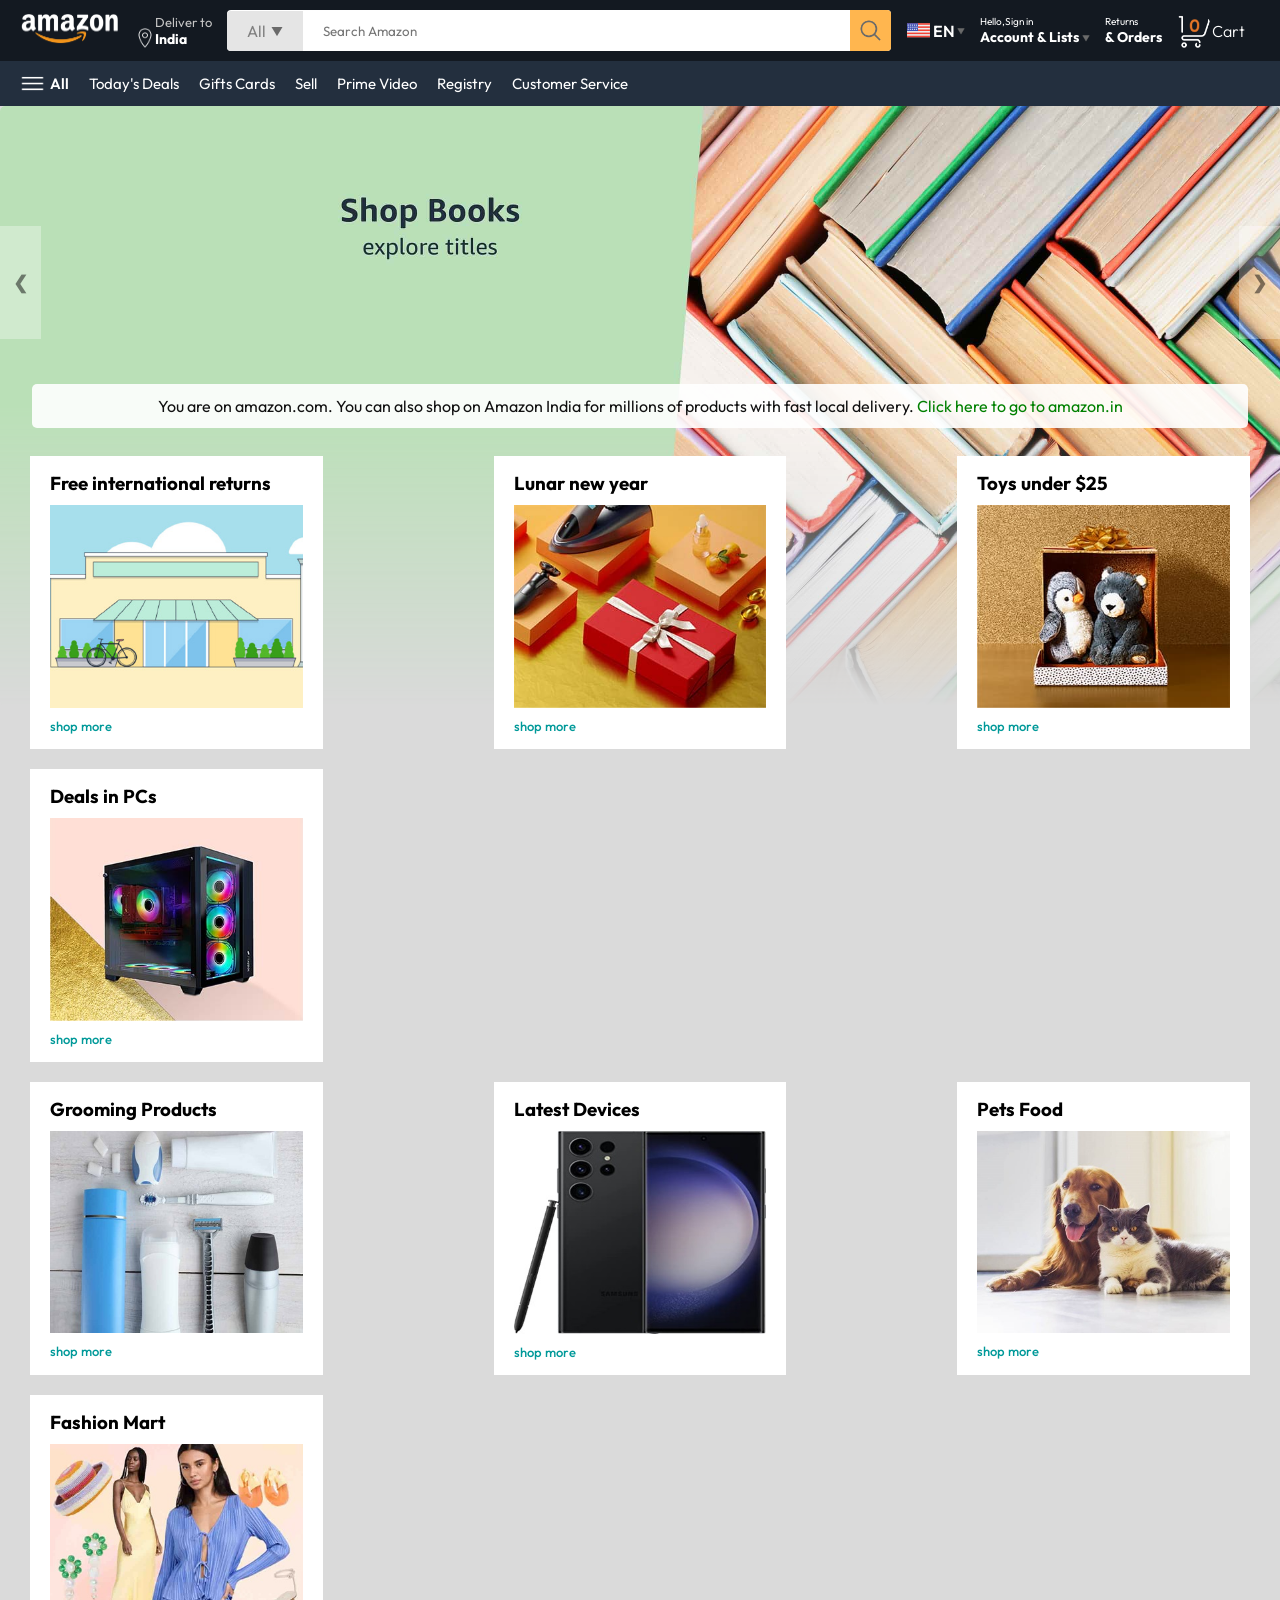
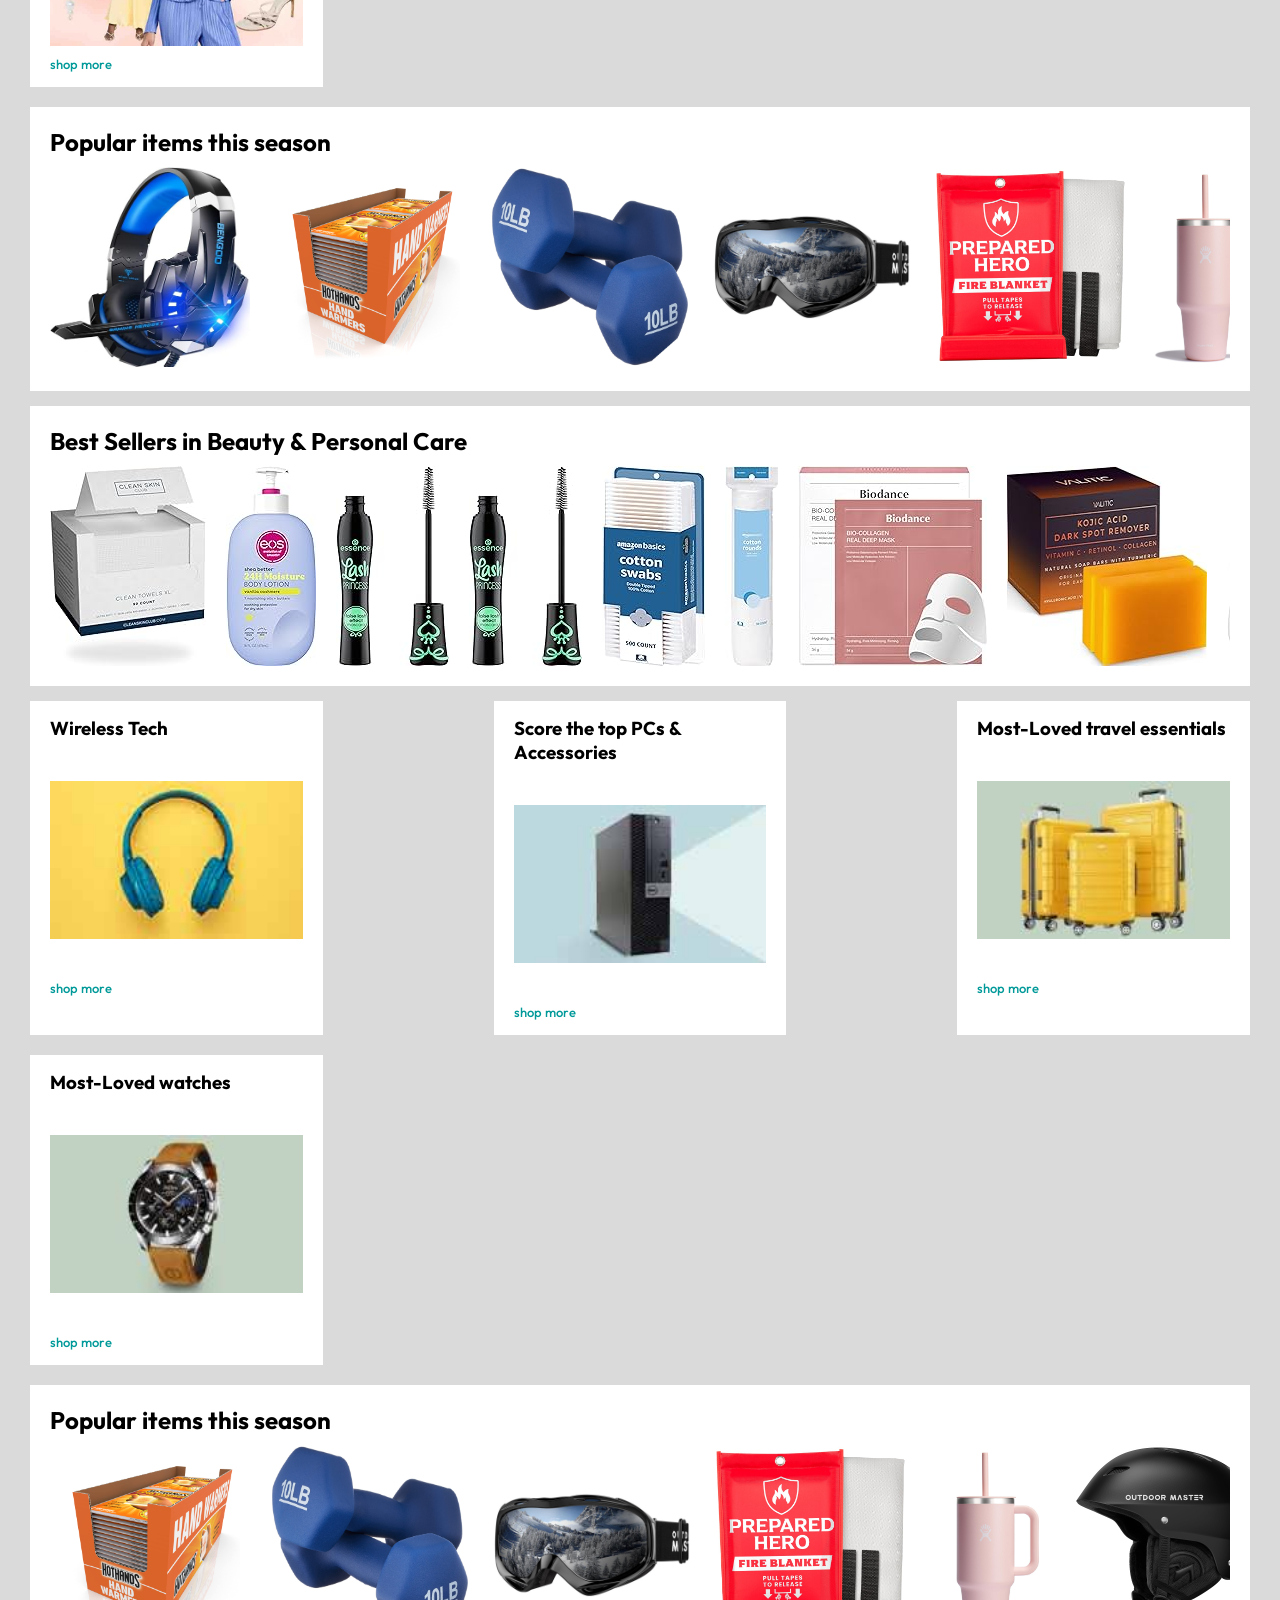
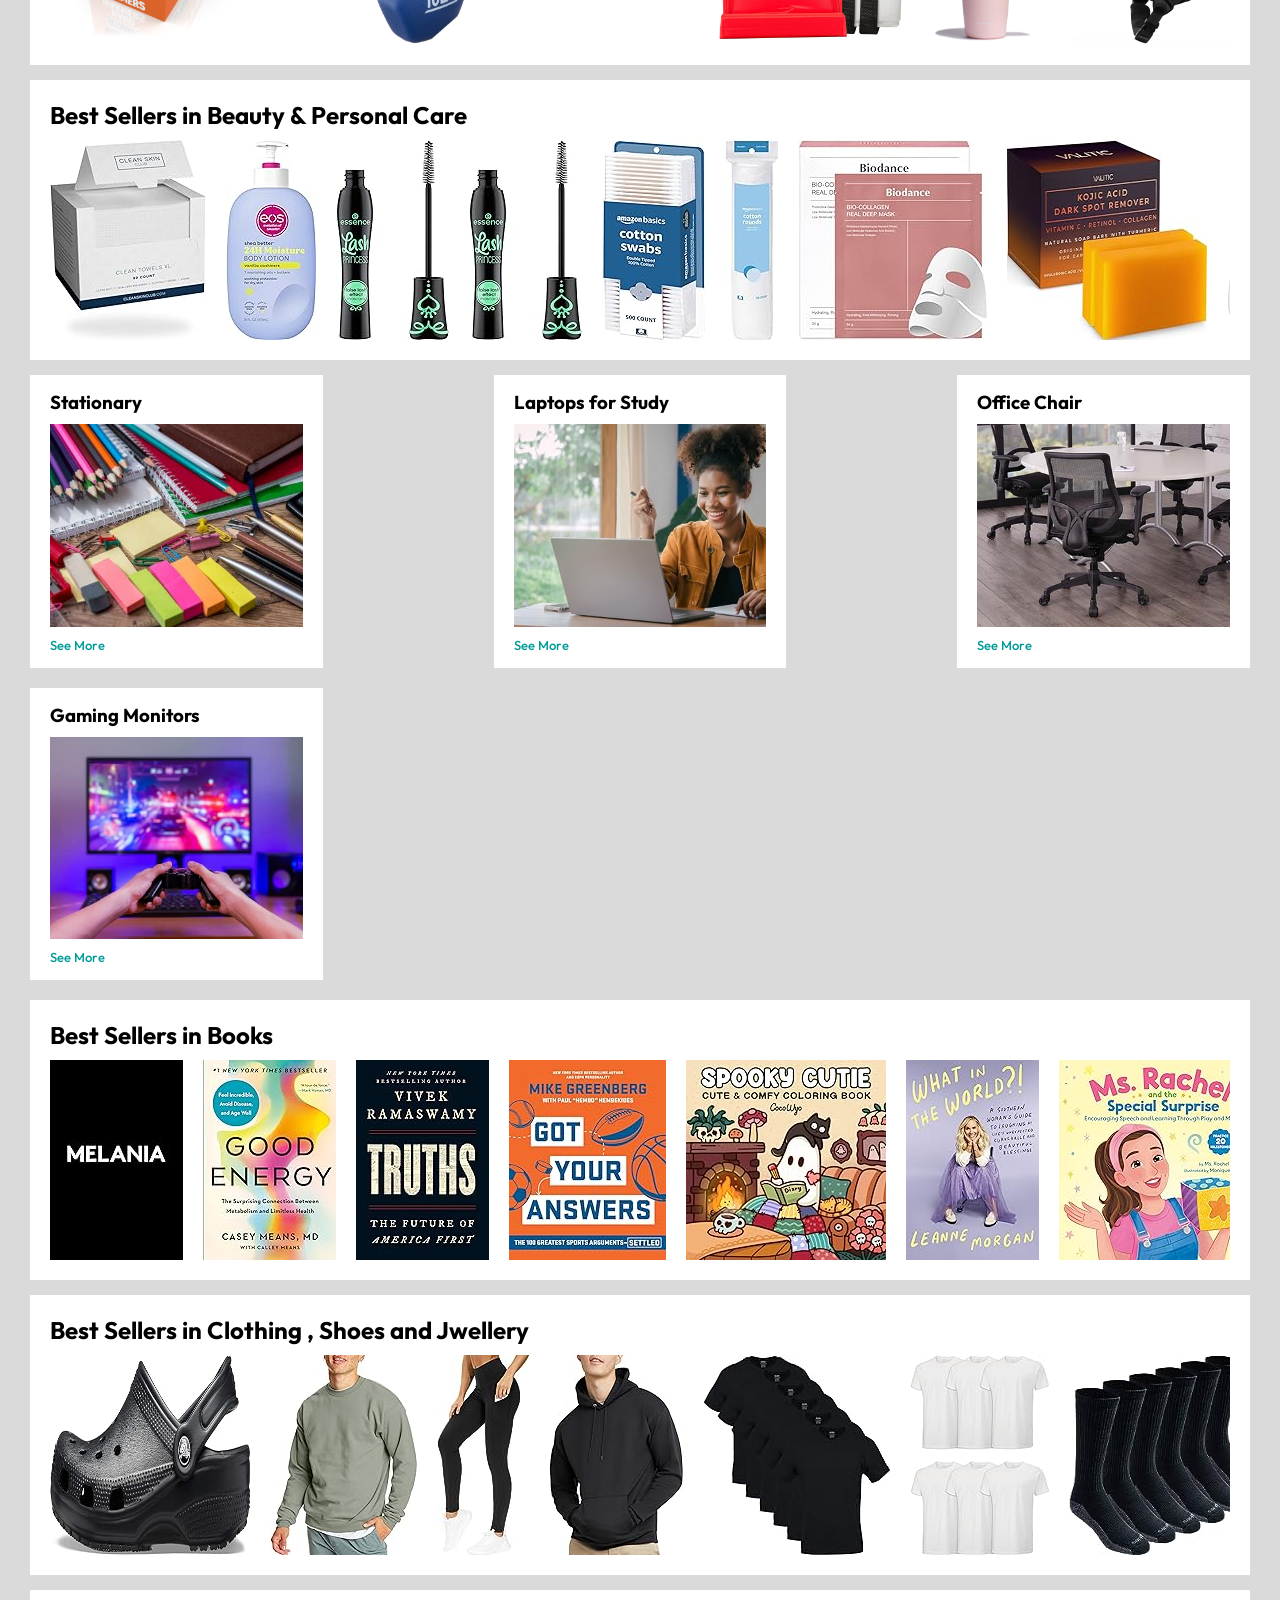
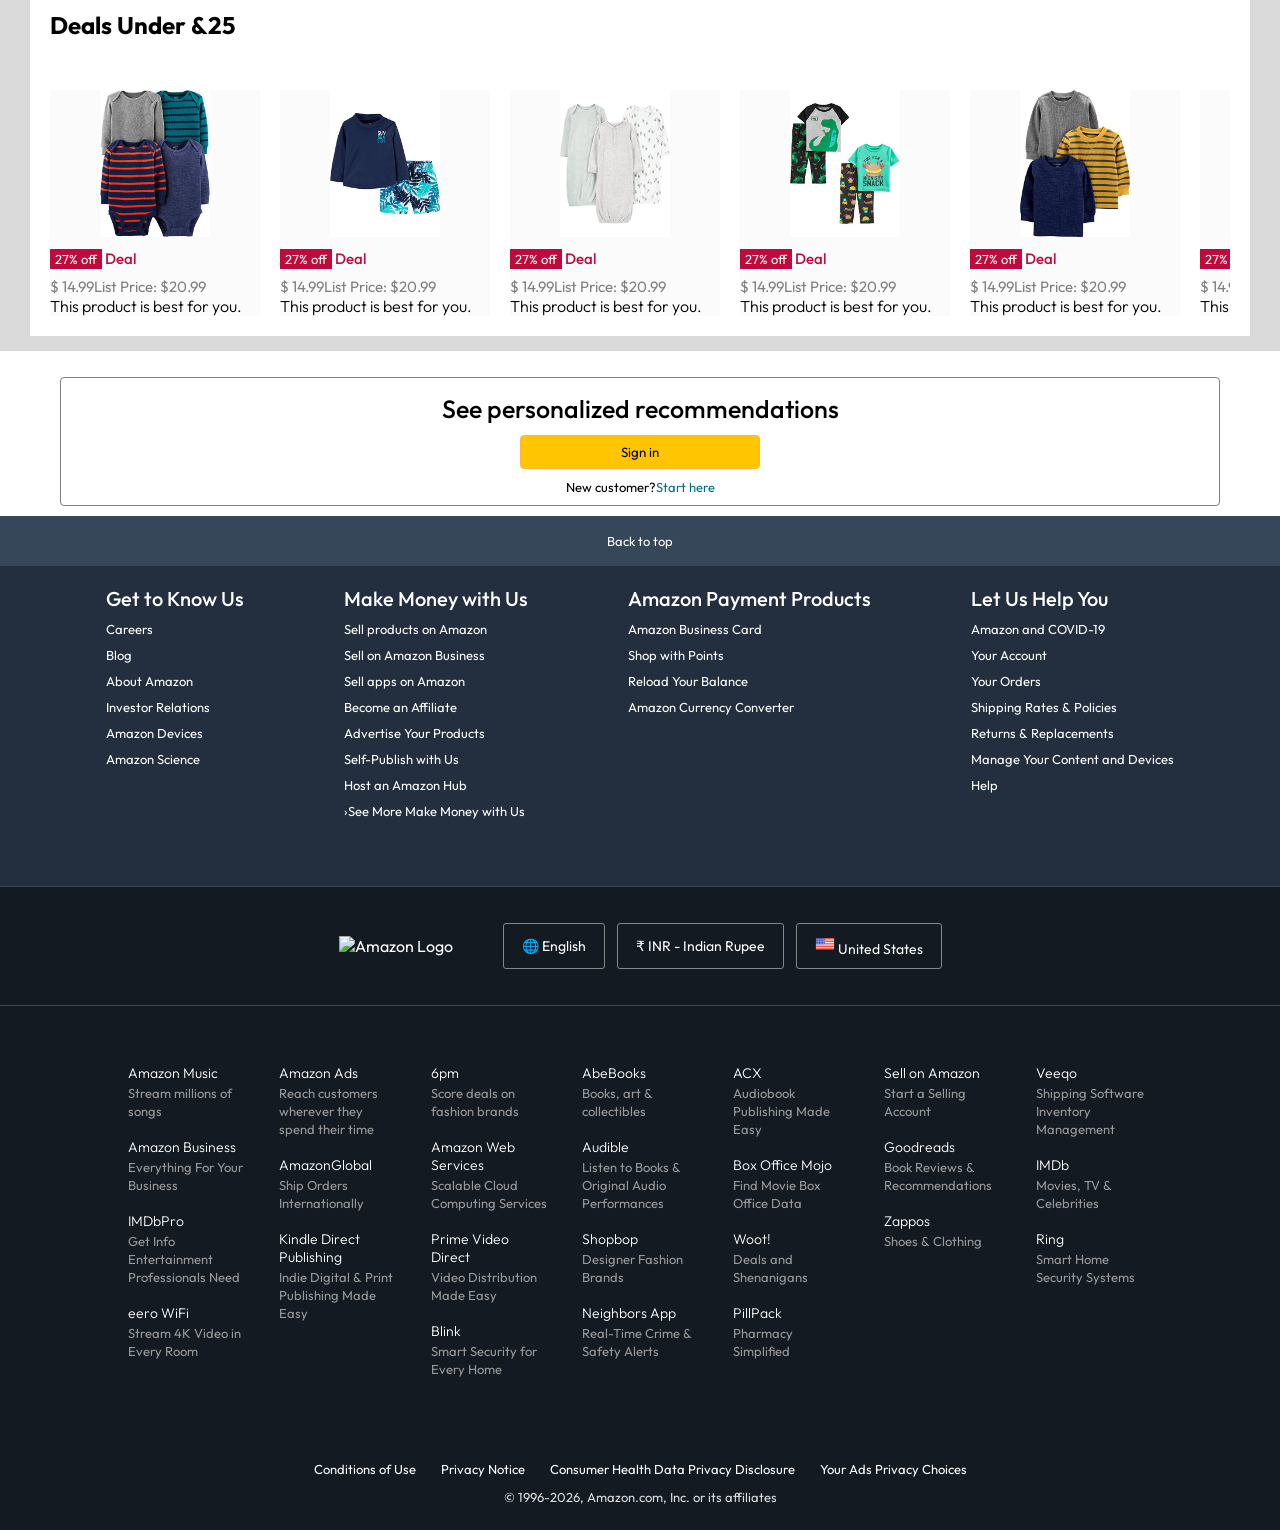
==== commit ddf572e2: "making product and cart page responsive" ====
--- a/index.html
+++ b/index.html
@@ -39,6 +39,7 @@
             <p>Returns</p>
             <h1>& Orders</h1>
         </div>
+        <a href="/signin.html" class="user-icon" style="display:none;"><img src="Images/user.png" alt=""></a>
         <a href="cart.html" class="nav-cart">
             <img src="Images/cart_icon.png" width="35px" alt="">
             <h4>Cart</h4>
--- a/style.css
+++ b/style.css
@@ -10,12 +10,6 @@
 body {
     background-color: #dadada;
 }
-
-/* img {
-    max-width: 100%;
-    height: auto;
-    display: block;
-} */
 
 a {
     text-decoration: none;
@@ -284,7 +278,7 @@
 .box-col {
     display: flex;
     flex-direction: column;
-    flex-wrap: wrap;
+    /* flex-wrap: wrap; */
     gap: 10px;
     padding: 15px 20px;
     background: #fff;
@@ -293,7 +287,11 @@
     /* flex: 1 1 calc(25% - 20px);
     max-width: calc(25% - 20px); */
 }
-
+.box-col img{
+    /* width: 100%;
+    height: 220px; */
+    object-fit: contain;
+}
 .box-col a {
     font-size: 13px;
     color: #009999;
@@ -302,22 +300,6 @@
     &:hover {
         color: #c45409;
     }
-}
-
-@media(max-width:992px) {
-
-    .box-row {
-        grid-template-columns: repeat(2, 1fr);
-    }
-
-}
-
-@media(max-width:576px) {
-
-    .box-row {
-        grid-template-columns: 1fr;
-    }
-
 }
 
 .products-slider {
@@ -521,10 +503,12 @@
     background: #232f3f;
     display: flex;
     flex-direction: row;
+    /* flex-wrap: wrap; */
+    text-wrap: wrap;
     gap: 100px;
     color: white;
     justify-content: center;
-    height: 300px;
+    height: 320px;
     font-size: 20px;
 }
 
@@ -547,30 +531,6 @@
 
 .text-row-container .text-row h4 {
     font-weight: 500;
-}
-
-@media(max-width:768px) {
-
-    .text-row-container {
-        flex-wrap: wrap;
-        justify-content: flex-start;
-        gap: 30px;
-        padding: 20px;
-        height: auto;
-    }
-
-    .text-row {
-        width: 45%;
-    }
-
-    @media(max-width:500px) {
-
-        .text-row {
-            width: 100%;
-        }
-
-    }
-
 }
 
 .footer {
@@ -733,51 +693,90 @@
     }
 
     .first-box {
-        margin-top: -20vh;
-    }
-}
-
-@media (max-width:768px) {
-
-    nav {
+        margin-top: -20vw;
+    }
+}
+
+@media only screen and (max-width:1080px){
+    nav{
         flex-wrap: wrap;
-        justify-content: center;
+    }
+    .nav-search{
+        order: 7;
+        margin: 15px 0 5px;
+        min-width: 300px;
+    }
+    .box-col{
+        max-width: 48%;
+    }
+}
+@media only screen and (max-width:610px){
+    .nav-country{
+        display: none;
+    }
+    .nav-language{
+        display: none;
+    }
+    .nav-text{
+        display: none;
+    }
+    .nav-bottom{
+        font-size: 13px;
         gap: 10px;
-    }
-
-    .nav-search {
-        order: 10;
+        overflow-x: scroll;
+    }
+    .nav-bottom::-webkit-scrollbar{
+        display: none;
+    }
+    .nav-bottom p{
+        text-wrap: nowrap;
+    }
+    .nav--search{
+        min-height: 400px;
+    }
+    .user-icon{
+        display: flex !important;
+        flex: 1;
+        justify-content: flex-end;
+    }
+    .user-icon img{
+        width: 25px;
+    }
+    .nav-cart h4{
+        display: none;
+    }
+    .nav-cart img{
+        width: 25px;
+    }
+    .box-col{
+        max-width: 100%;
         width: 100%;
-        max-width: 100%;
-        margin: 10px 0;
-    }
-
-    .nav-search-input {
-        width: 100%;
-    }
-
-    .nav-country,
-    .nav-language,
-    .nav-text,
-    .nav-cart {
-        margin: 5px;
-    }
-
-    .box-col {
-        max-width: 48%;
-    }
-
-}
-
-@media(max-width:768px) {
-
-    .nav-bottom {
-        overflow-x: auto;
-        white-space: nowrap;
-    }
-
-    .nav-bottom::-webkit-scrollbar {
-        display: none;
-    }
-
-}+    }
+}
+@media(max-width:1000px){
+
+.text-row-container{
+    flex-wrap:wrap;
+    justify-content:flex-start;
+    gap:30px;
+    padding:20px;
+    height:auto;
+}
+
+.text-row{
+    width:45%;
+}
+
+}
+@media(max-width:500px){
+
+.text-row{
+    width:100%;
+}
+
+}
+@media only screen and (max-width:380px){
+     .nav--search{
+        min-height: 300px;
+    }
+}
